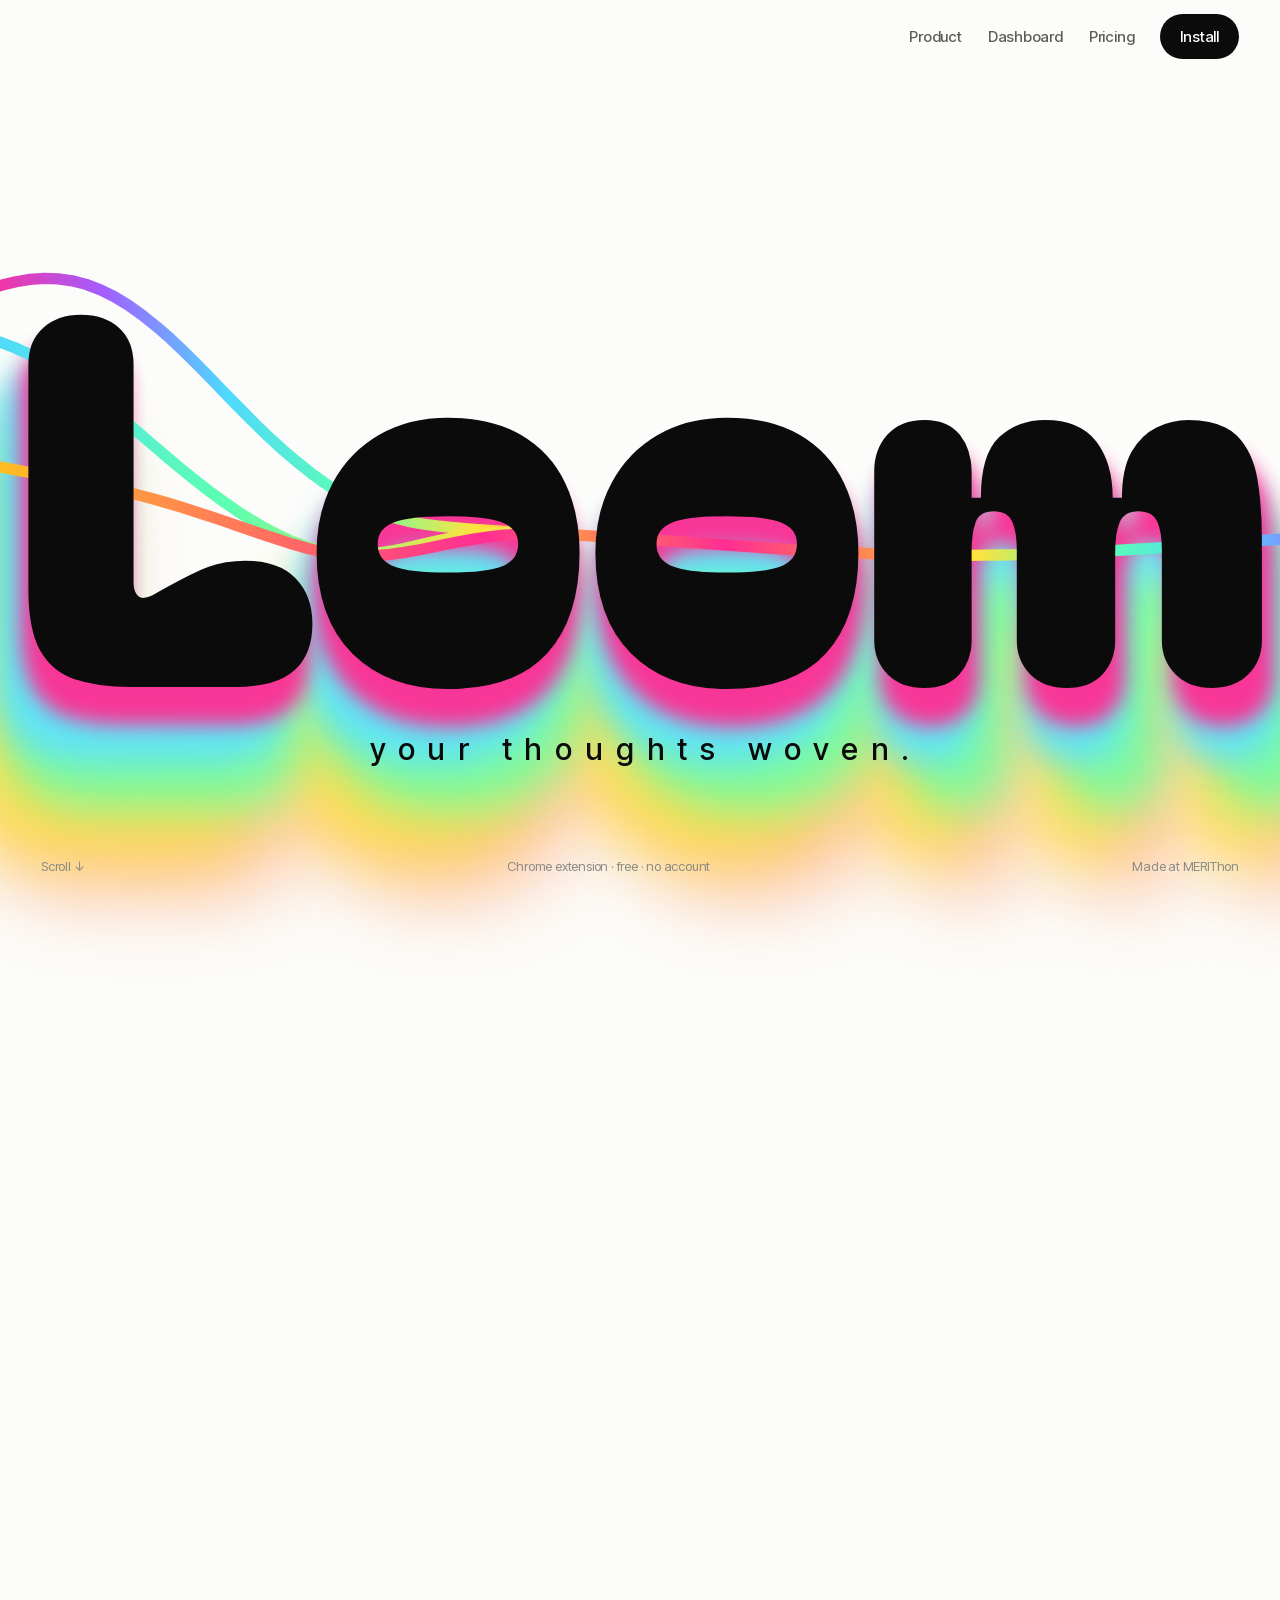
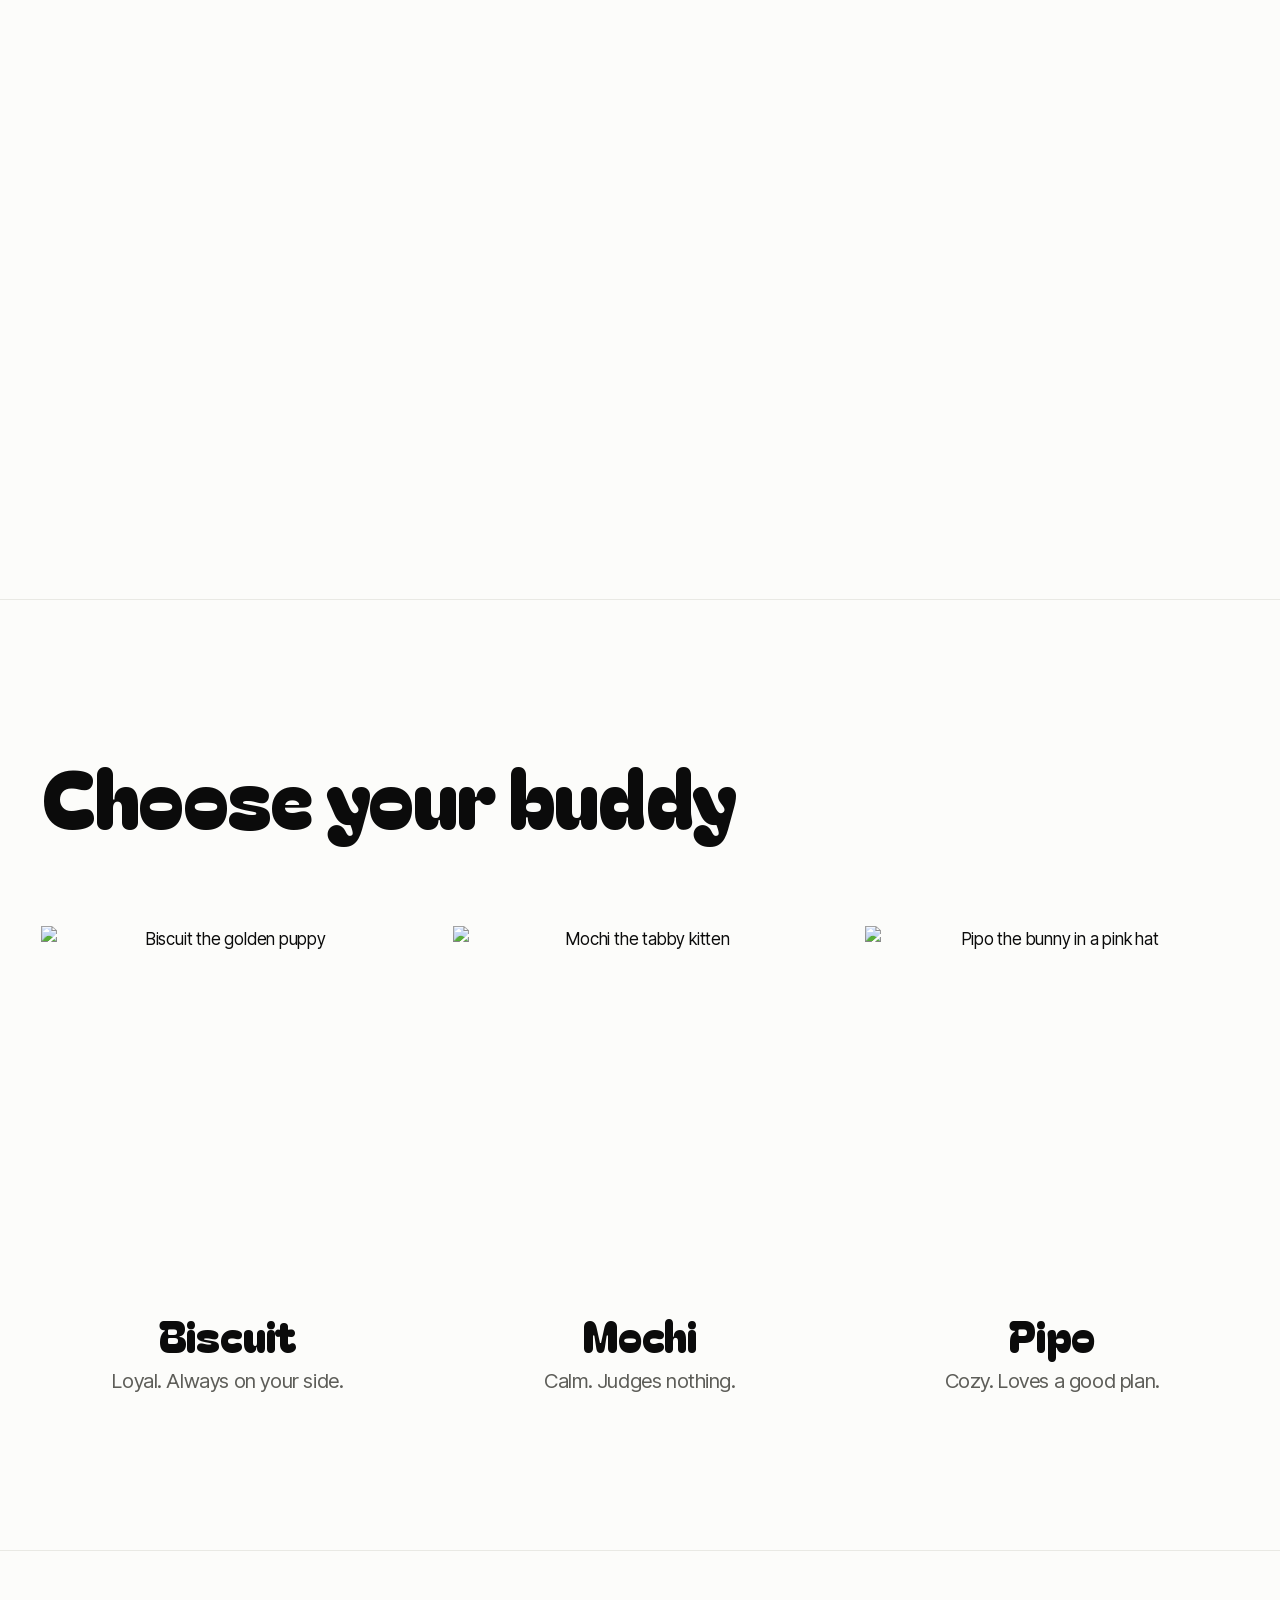
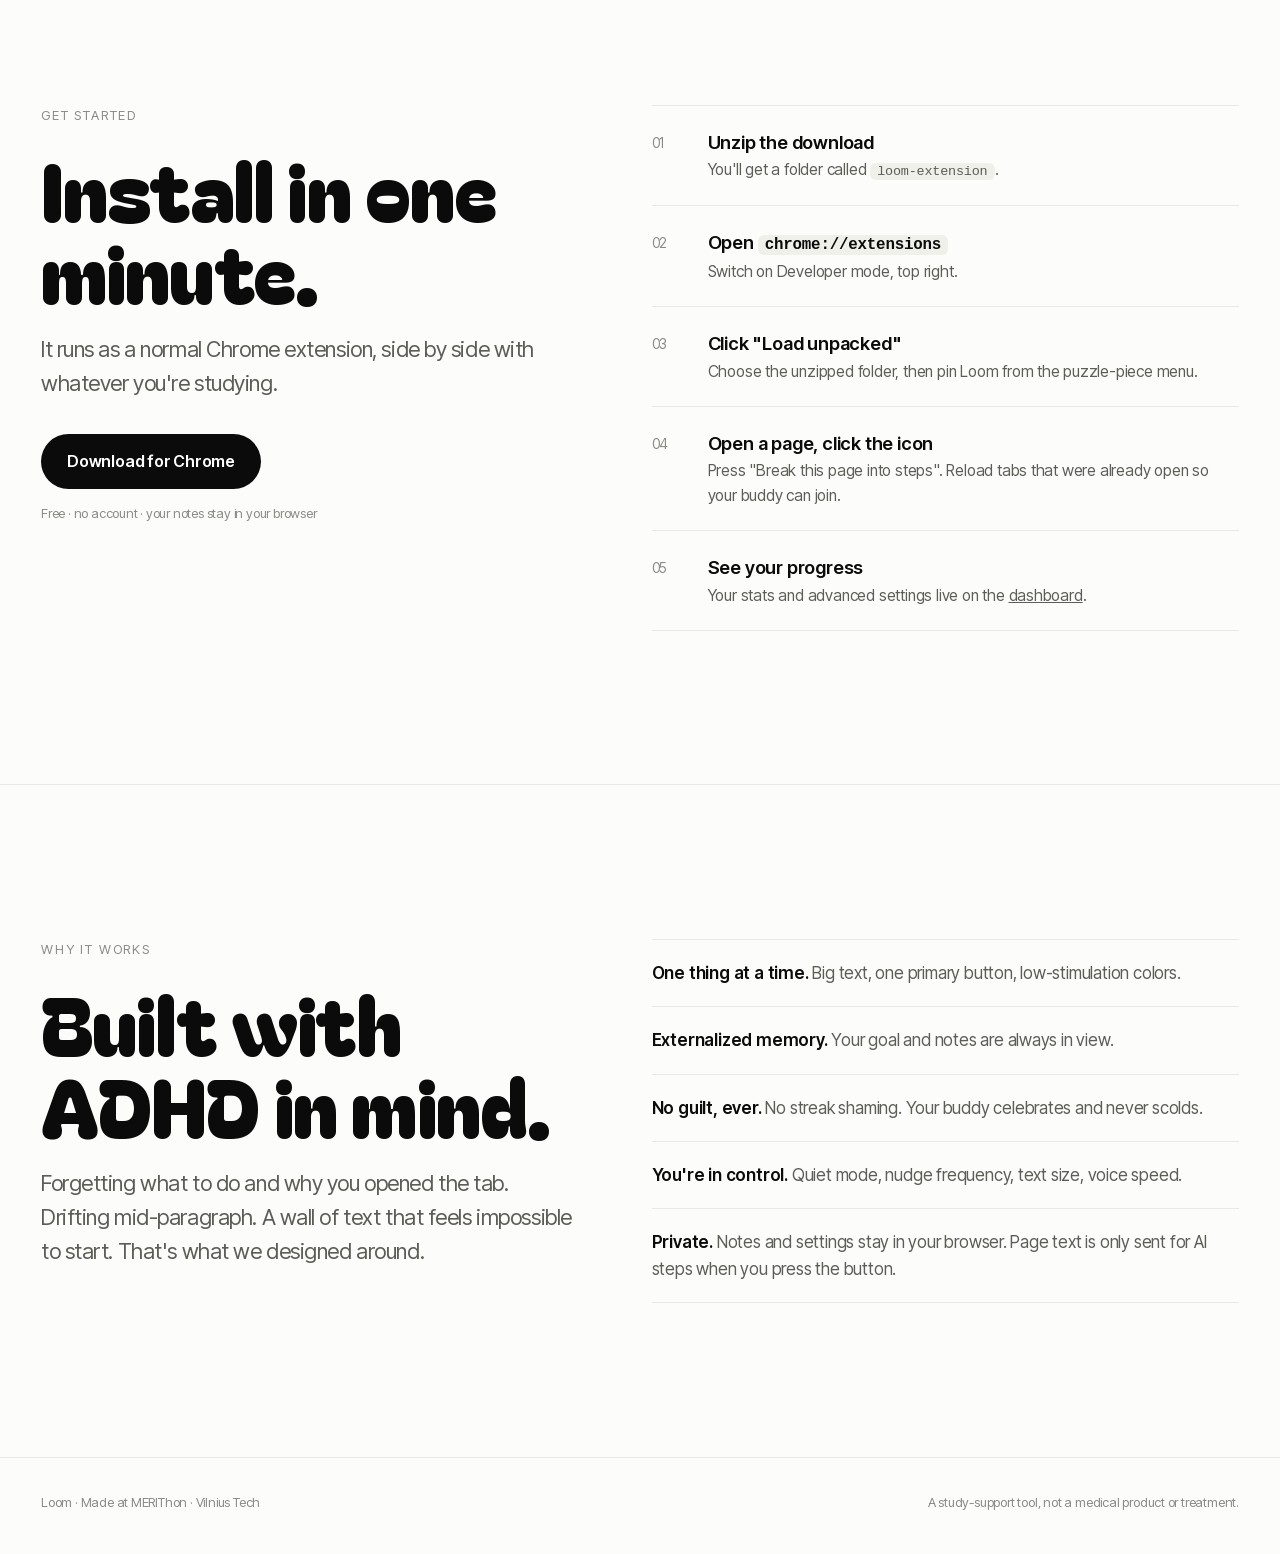
==== website/index.html @ 522d9744 "Loom: Chrome extension, landing page, pricing and dashboard - Extension side panel: turn any page, P" ====
<!doctype html>
<html lang="en">
<head>
  <meta charset="utf-8">
  <meta name="viewport" content="width=device-width, initial-scale=1">
  <meta name="focusflow-site" content="1">
  <meta name="theme-color" content="#fcfcfa">
  <title>Loom: a cozy study buddy for your browser</title>
  <meta name="description" content="Loom breaks any learning page into small steps, remembers why you're here, and cheers you on. A Chrome extension built with ADHD in mind.">
  <link rel="preload" href="fonts/bagel-fat-one.woff2" as="font" type="font/woff2" crossorigin>
  <link rel="stylesheet" href="css/landing.css">
  <link rel="stylesheet" href="css/poster.css">
  <script>document.documentElement.classList.add('js')</script>
</head>
<body>

<header class="hero" id="hero">
  <nav class="nav" aria-label="Main">
    <div class="nav-r">
      <a class="plain hide-m" href="./">Product</a>
      <a class="plain" href="dashboard.html">Dashboard</a>
      <a class="plain" href="pricing.html">Pricing</a>
      <a class="btn-black" href="#install">Install</a>
    </div>
  </nav>

  <div class="stage">
    <div class="wm-wrap" id="wm-wrap">
      <span class="layer" data-i="1" aria-hidden="true"><span class="ln">Loom</span></span>
      <span class="layer" data-i="2" aria-hidden="true"><span class="ln">Loom</span></span>
      <span class="layer" data-i="3" aria-hidden="true"><span class="ln">Loom</span></span>
      <span class="layer" data-i="4" aria-hidden="true"><span class="ln">Loom</span></span>
      <span class="layer" data-i="5" aria-hidden="true"><span class="ln">Loom</span></span>
      <h1 class="wm" aria-label="Loom"><span class="ln">Loom</span></h1>
      <p class="tagline" id="tagline">your thoughts woven.</p>
    </div>
  </div>

  <div class="foot">
    <span>Scroll ↓</span>
    <span>Chrome extension · free · no account</span>
    <span>Made at MERIThon</span>
  </div>
</header>

<main>
  <section class="intro" id="intro">
    <div class="intro-grid">
      <div class="intro-l">
        <h2><span class="rv l" style="--d:0s">Study</span><span class="rv l" style="--d:.08s">without the</span><span class="rv l" style="--d:.16s">overwhelm.</span></h2>
        <p class="rv l" style="--d:.28s">A cozy buddy of your choice that turns any page into small, calm steps, and remembers why you came here!</p>
      </div>
      <div class="cards">
        <article class="poster rv r" id="poster" aria-label="Loom in action">
          <div class="atmo" aria-hidden="true">
            <svg class="blob b1" viewBox="-100 -100 200 200" preserveAspectRatio="none" aria-hidden="true"><path d="M41.7,-52.4C54.1,-43.6,64.4,-31.3,68.9,-16.8C73.4,-2.3,72.1,14.4,64.4,27.4C56.7,40.5,42.6,49.9,27.7,57.2C12.8,64.5,-2.9,69.7,-18.5,66.4C-34.1,63.1,-49.6,51.3,-58.9,36.3C-68.2,21.3,-71.3,3.1,-67.2,-12.7C-63.1,-28.5,-51.8,-41.9,-38.6,-50.5C-25.4,-59.1,-10.2,-62.9,2.8,-66.2C15.8,-69.5,29.3,-61.2,41.7,-52.4Z"/></svg>
            <svg class="blob b2" viewBox="-100 -100 200 200" preserveAspectRatio="none" aria-hidden="true"><path d="M37.3,-47.6C47.6,-38.7,54.5,-25.6,59.8,-10.4C65.1,4.8,68.8,22.1,62,34.2C55.2,46.3,37.9,53.2,21.1,58.9C4.3,64.6,-11.9,69.1,-27.4,64.6C-42.9,60.1,-57.7,46.6,-64.1,30.4C-70.5,14.2,-68.5,-4.7,-61.1,-19.6C-53.7,-34.5,-40.9,-45.4,-27.5,-53.6C-14.1,-61.8,0,-67.3,12.1,-64.7C24.2,-62.1,27,-56.5,37.3,-47.6Z"/></svg>
            <svg class="blob b3" viewBox="-100 -100 200 200" preserveAspectRatio="none" aria-hidden="true"><path d="M54.6,-36.5C66.9,-24.3,70.6,-3.3,64.8,13.9C59,31.1,43.7,44.6,26.3,53.7C8.9,62.8,-10.6,67.5,-27.4,61.4C-44.2,55.3,-58.3,38.4,-64.3,18.9C-70.3,-0.6,-68.2,-22.7,-56.8,-34.5C-45.4,-46.3,-24.7,-47.8,-4.3,-44.2C16.1,-40.6,42.3,-48.7,54.6,-36.5Z"/></svg>
            <svg class="blob b4" viewBox="-100 -100 200 200" preserveAspectRatio="none" aria-hidden="true"><path d="M29.9,-40.3C40.2,-32.3,51.2,-25.1,56.3,-14.9C61.4,-4.7,60.6,8.5,55.8,20.3C51,32.1,42.2,42.5,31,49.9C19.8,57.3,6.2,61.7,-8.9,62.6C-24,63.5,-40.6,60.9,-50.2,51C-59.8,41.1,-62.4,23.9,-62.6,7.9C-62.8,-8.1,-60.6,-22.9,-52.4,-33.5C-44.2,-44.1,-30,-50.5,-16.3,-55.3C-2.6,-60.1,10.6,-63.3,20.4,-56.1C24,-52,24,-44,29.9,-40.3Z"/></svg>
            <svg class="blob b5" viewBox="-100 -100 200 200" preserveAspectRatio="none" aria-hidden="true"><path d="M37.3,-47.6C47.6,-38.7,54.5,-25.6,59.8,-10.4C65.1,4.8,68.8,22.1,62,34.2C55.2,46.3,37.9,53.2,21.1,58.9C4.3,64.6,-11.9,69.1,-27.4,64.6C-42.9,60.1,-57.7,46.6,-64.1,30.4C-70.5,14.2,-68.5,-4.7,-61.1,-19.6C-53.7,-34.5,-40.9,-45.4,-27.5,-53.6C-14.1,-61.8,0,-67.3,12.1,-64.7C24.2,-62.1,27,-56.5,37.3,-47.6Z"/></svg>
            <div class="grain"></div>
          </div>
          <div class="p-vignette" aria-hidden="true"></div>

          <header class="p-top">
            <span class="p-logo">Loom</span>
            <span class="p-tabs"><b>Focus</b> · Notes</span>
          </header>

          <section class="p-focus">
            <p class="p-k"><i></i>01 / Current focus</p>
            <h3 class="p-task">Finish Lecture 2:<em>Wave optics</em></h3>
          </section>

          <section class="p-conv">
            <div class="say">
              <p class="p-k who"><i></i><span id="pName" aria-live="polite">Biscuit</span></p>
              <p class="say-1">Hey,<br>how's it going?</p>
              <p class="say-2">Doing okay?</p>
              <div class="ans">
                <button type="button" data-mood="good">Doing good 👍</button>
                <button type="button" data-mood="not">Not really</button>
              </div>
            </div>
            <figure class="dog" aria-hidden="true">
              <div class="dog-in">
                <div class="pet on" data-pet="pup" data-name="Biscuit">
                  <img class="act" data-pose="talking" src="assets/pets/pup/talking.png" alt="">
                  <img data-pose="happy" src="assets/pets/pup/happy.png" alt="">
                  <img data-pose="concerned" src="assets/pets/pup/concerned.png" alt="">
                </div>
                <div class="pet" data-pet="cat" data-name="Mochi">
                  <img class="act" data-pose="talking" src="assets/pets/cat/talking.png" alt="">
                  <img data-pose="happy" src="assets/pets/cat/happy.png" alt="">
                  <img data-pose="concerned" src="assets/pets/cat/concerned.png" alt="">
                </div>
                <div class="pet" data-pet="bunny" data-name="Pipo">
                  <img class="act" data-pose="talking" src="assets/pets/bunny/talking.png" alt="">
                  <img data-pose="happy" src="assets/pets/bunny/happy.png" alt="">
                  <img data-pose="concerned" src="assets/pets/bunny/concerned.png" alt="">
                </div>
              </div>
            </figure>
          </section>

          <section class="p-next">
            <p class="p-k hot"><i></i>Next step for you</p>
            <h3 class="p-q">What are optical waves?</h3>
            <p class="p-meta">◷ ~2 min · 📖 96 words</p>
            <a class="p-cta" href="#install"><span>Start Focus Mode</span><i>→</i></a>
          </section>
        </article>
      </div>
    </div>
  </section>

  <section class="sec">
    <div class="in">
      <h2 class="h2">Choose your buddy</h2>
      <div class="buddies">
        <div class="buddy"><img src="assets/pets/pup/idle.png" data-hover="assets/pets/pup/happy.png" alt="Biscuit the golden puppy" width="250" height="250"><b>Biscuit</b><span>Loyal. Always on your side.</span></div>
        <div class="buddy"><img src="assets/pets/cat/idle.png" data-hover="assets/pets/cat/happy.png" alt="Mochi the tabby kitten" width="250" height="250"><b>Mochi</b><span>Calm. Judges nothing.</span></div>
        <div class="buddy"><img src="assets/pets/bunny/idle.png" data-hover="assets/pets/bunny/happy.png" alt="Pipo the bunny in a pink hat" width="250" height="250"><b>Pipo</b><span>Cozy. Loves a good plan.</span></div>
      </div>
    </div>
  </section>

  <section class="sec" id="install">
    <div class="in split">
      <div>
        <p class="kicker">Get started</p>
        <h2 class="h2">Install in one minute.</h2>
        <p class="lead">It runs as a normal Chrome extension, side by side with whatever you're studying.</p>
        <div class="dl">
          <a class="btn-black" href="loom-extension.zip" download>Download for Chrome</a>
          <p class="tiny">Free · no account · your notes stay in your browser</p>
        </div>
      </div>
      <ol class="steps">
        <li><div><b>Unzip the download</b><p>You'll get a folder called <code>loom-extension</code>.</p></div></li>
        <li><div><b>Open <code>chrome://extensions</code></b><p>Switch on Developer mode, top right.</p></div></li>
        <li><div><b>Click "Load unpacked"</b><p>Choose the unzipped folder, then pin Loom from the puzzle-piece menu.</p></div></li>
        <li><div><b>Open a page, click the icon</b><p>Press "Break this page into steps". Reload tabs that were already open so your buddy can join.</p></div></li>
        <li><div><b>See your progress</b><p>Your stats and advanced settings live on the <a href="dashboard.html">dashboard</a>.</p></div></li>
      </ol>
    </div>
  </section>

  <section class="sec" id="why">
    <div class="in split">
      <div>
        <p class="kicker">Why it works</p>
        <h2 class="h2">Built with ADHD in mind.</h2>
        <p class="lead">Forgetting what to do and why you opened the tab. Drifting mid-paragraph. A wall of text that feels impossible to start. That's what we designed around.</p>
      </div>
      <ul class="why">
        <li><b>One thing at a time.</b> Big text, one primary button, low-stimulation colors.</li>
        <li><b>Externalized memory.</b> Your goal and notes are always in view.</li>
        <li><b>No guilt, ever.</b> No streak shaming. Your buddy celebrates and never scolds.</li>
        <li><b>You're in control.</b> Quiet mode, nudge frequency, text size, voice speed.</li>
        <li><b>Private.</b> Notes and settings stay in your browser. Page text is only sent for AI steps when you press the button.</li>
      </ul>
    </div>
  </section>
</main>

<footer class="bottom">
  <div class="in">
    <span>Loom · Made at MERIThon · Vilnius Tech</span>
    <span>A study-support tool, not a medical product or treatment.</span>
  </div>
</footer>

<script src="js/smooth.js"></script>
<script src="js/hero.js"></script>
<script src="js/reveal.js"></script>
<script src="js/poster.js"></script>
<script>
  // buddies wave when hovered
  document.querySelectorAll('.buddy img[data-hover]').forEach(function (img) {
    var rest = img.getAttribute('src'), hover = img.dataset.hover;
    new Image().src = hover;
    img.parentNode.addEventListener('mouseenter', function () { img.src = hover; });
    img.parentNode.addEventListener('mouseleave', function () { img.src = rest; });
  });
</script>
</body>
</html>
---- website/css/landing.css ----
/* Loom landing: minimal, black on white, one huge wordmark. Self-contained (dashboard keeps site.css). */
@font-face { font-family: "Bagel Fat One"; src: url("../fonts/bagel-fat-one.woff2") format("woff2"); font-display: swap; }
@font-face { font-family: "Inter Tight"; src: url("../fonts/inter-tight.woff2") format("woff2"); font-weight: 400 700; font-display: swap; }

:root {
  --ink: #0b0b0b; --paper: #fcfcfa; --mute: #8b8b86; --soft: #5d5d58; --line: #e9e9e4;
  --display: "Bagel Fat One", "Chango", "Arial Rounded MT Bold", system-ui, sans-serif;
  --sans: "Inter Tight", "Helvetica Neue", Helvetica, Arial, sans-serif;
  --gut: clamp(20px, 3.2vw, 48px);
}
* { box-sizing: border-box; }
[hidden] { display: none !important; }
html { scroll-behavior: smooth; -webkit-text-size-adjust: 100%; overflow-x: clip; }
html.smooth { scroll-behavior: auto; } /* JS smooth scroll is active */
body { margin: 0; background: var(--paper); color: var(--ink); font-family: var(--sans); font-size: 17px; line-height: 1.55; letter-spacing: -.012em; overflow-x: clip; }
a { color: inherit; }
:focus-visible { outline: 2px solid var(--ink); outline-offset: 4px; border-radius: 6px; }

/* ---------------- hero ---------------- */
.hero { position: relative; padding-top: 74px; height: 100vh; height: 100svh; min-height: 520px; display: flex; flex-direction: column; }
.nav { position: fixed; z-index: 50; left: 0; right: 0; top: 0; display: flex; align-items: center; justify-content: flex-end; padding: 14px var(--gut); padding-bottom: 26px; background: linear-gradient(to bottom, #fcfcfa 0%, #fcfcfa 62%, rgba(252,252,250,0) 100%); pointer-events: none; }
.nav-r { pointer-events: auto; }
.nav-r { display: flex; align-items: center; gap: 26px; font-size: 15px; font-weight: 500; }
.nav-r a { text-decoration: none; }
.nav-r .plain { color: var(--soft); transition: color .2s; }
.nav-r .plain:hover { color: var(--ink); }
.btn-black { display: inline-block; text-decoration: none; background: var(--ink); color: #fff !important; padding: 11px 20px; border-radius: 999px; transition: transform .28s cubic-bezier(.2,.8,.2,1); }
.btn-black:hover { transform: scale(1.05); }
.btn-black:active { transform: scale(.98); }

.stage { position: relative; flex: 1; display: grid; place-items: center; min-height: 0; }
.wm-wrap { position: relative; font-size: var(--fs, 15vw); line-height: 1; --blurk: 1; will-change: transform; }
.wm, .layer { margin: 0; font-family: var(--display); font-weight: 400; font-size: 1em; line-height: .84; letter-spacing: -.014em; white-space: nowrap; font-synthesis: none; }
.ln { display: block; width: max-content; margin: 0 auto; }
.wm { position: relative; z-index: 10; color: var(--ink); }
.layer { position: absolute; left: 0; top: 0; width: 100%; z-index: 1; pointer-events: none; user-select: none; opacity: 0; will-change: transform, opacity; filter: blur(calc(var(--b) * 1em * var(--blurk))); transform-origin: 50% 55%; }

.tagline { position: absolute; left: 0; right: 0; top: calc(100% + clamp(30px, 4.2vw, 62px)); font-weight: 600; z-index: 11; margin: 0; text-align: center; font-family: var(--sans); font-weight: 500; font-size: clamp(.95rem, .075em, 1.9rem); letter-spacing: .42em; padding-left: .42em; color: var(--ink); opacity: 0; animation: tagIn 1.4s ease 2.1s forwards; }
@keyframes tagIn { from { opacity: 0; transform: translateY(8px); } to { opacity: 1; transform: none; } }
.weave { position: absolute; pointer-events: none; overflow: visible; }
.weave.back { z-index: 8; } .weave.front { z-index: 12; }
@media (prefers-reduced-motion: reduce) { .tagline { animation: none; opacity: 1; } }
.foot { position: relative; z-index: 5; display: flex; justify-content: space-between; align-items: center; gap: 16px; padding: 0 var(--gut) 24px; font-size: 13px; color: var(--mute); }
.foot span:nth-child(2) { text-align: center; }
.foot span:last-child { text-align: right; }

/* ---------------- sections ---------------- */
.sec { padding: clamp(80px, 12vw, 160px) var(--gut); border-top: 1px solid var(--line); }
.in { max-width: 1240px; margin: 0 auto; }
.kicker { font-size: 13px; letter-spacing: .14em; text-transform: uppercase; color: var(--mute); margin: 0 0 22px; }
.h2 { font-family: var(--display); font-weight: 400; font-size: clamp(2.6rem, 6.4vw, 6rem); line-height: 1; letter-spacing: -.01em; margin: 0; }
.lead { letter-spacing: -.02em; font-size: clamp(1.1rem, 1.7vw, 1.4rem); color: var(--soft); max-width: 46ch; margin: 22px 0 0; }

.feat { list-style: none; margin: clamp(48px, 7vw, 96px) 0 0; padding: 0; }
.feat li { display: grid; grid-template-columns: 64px minmax(0, 1fr) minmax(0, 1.25fr); gap: 20px 32px; padding: 26px 0; border-top: 1px solid var(--line); align-items: baseline; }
.feat li:last-child { border-bottom: 1px solid var(--line); }
.feat .n { color: var(--mute); font-size: 14px; font-variant-numeric: tabular-nums; }
.feat h3 { margin: 0; font-size: clamp(1.15rem, 2vw, 1.55rem); font-weight: 600; letter-spacing: -.01em; }
.feat p { margin: 0; color: var(--soft); }

.buddies { display: grid; grid-template-columns: repeat(3, 1fr); gap: clamp(12px, 3vw, 48px); margin-top: clamp(48px, 7vw, 96px); align-items: end; }
.buddy { text-align: center; }
.buddy img { width: min(100%, 420px); height: auto; aspect-ratio: 1; object-fit: contain; display: block; margin: 0 auto; transition: transform .35s cubic-bezier(.2,.8,.2,1); }
.buddy:hover img { transform: translateY(-8px) rotate(-2deg); }
.buddy b { display: block; margin-top: 14px; font-family: var(--display); font-weight: 400; font-size: clamp(1.6rem, 3.4vw, 3rem); line-height: 1; }
.buddy span { display: block; margin-top: 8px; color: var(--soft); font-size: clamp(1rem, 1.6vw, 1.35rem); letter-spacing: -.02em; }

.split { display: grid; grid-template-columns: 1fr 1.1fr; gap: clamp(32px, 6vw, 96px); align-items: start; }
.steps { list-style: none; margin: 0; padding: 0; counter-reset: s; }
.steps li { counter-increment: s; display: grid; grid-template-columns: 44px 1fr; gap: 12px; padding: 22px 0; border-top: 1px solid var(--line); }
.steps li:last-child { border-bottom: 1px solid var(--line); }
.steps li::before { content: counter(s, decimal-leading-zero); color: var(--mute); font-size: 14px; padding-top: 4px; }
.steps b { display: block; font-size: 1.15rem; font-weight: 600; }
.steps p { margin: 2px 0 0; color: var(--soft); font-size: .98rem; }
code { font-family: ui-monospace, SFMono-Regular, Menlo, monospace; background: #f0f0eb; border-radius: 6px; padding: 1px 7px; font-size: .86em; }
.dl { margin-top: 34px; }
.dl .btn-black { font-size: 16px; font-weight: 600; padding: 15px 26px; }
.tiny { color: var(--mute); font-size: 13px; margin-top: 14px; }
.why { list-style: none; margin: 0; padding: 0; }
.why li { padding: 20px 0; border-top: 1px solid var(--line); color: var(--soft); }
.why li:last-child { border-bottom: 1px solid var(--line); }
.why b { color: var(--ink); font-weight: 600; }
.note { color: var(--mute); font-size: 14px; margin-top: 22px; }
.bottom { padding: 34px var(--gut) 44px; border-top: 1px solid var(--line); color: var(--mute); font-size: 13px; }
.bottom .in { display: flex; justify-content: space-between; gap: 16px; flex-wrap: wrap; }

/* ---------------- mobile ---------------- */
@media (max-width: 760px) {
  .nav { padding-top: 18px; }
  .nav-r { gap: 14px; font-size: 14px; }
  .nav-r .hide-m { display: none; }
  .btn-black { padding: 9px 16px; }
  .wm-wrap { --blurk: .55; }
  .layer[data-i="5"] { display: none; }
  .foot { flex-wrap: wrap; font-size: 12px; }
  .foot span:nth-child(2) { display: none; }
  .feat li { grid-template-columns: 34px 1fr; }
  .feat p { grid-column: 2; }
  .buddies { gap: 8px; }
  .buddy b { font-size: 1.25rem; }
  .buddy span { font-size: .9rem; }
  .split { grid-template-columns: 1fr; }
}
@media (prefers-reduced-motion: reduce) { html { scroll-behavior: auto; } .btn-black, .buddy img { transition: none; } }

/* ---------------- intro: text left, cards right ---------------- */
.intro { position: relative; overflow-x: clip; padding: clamp(80px, 12vw, 170px) var(--gut) clamp(90px, 12vw, 180px); }
.intro-grid { max-width: 1400px; margin: 0 auto; display: grid; grid-template-columns: minmax(0, 1fr) minmax(0, 1.05fr); gap: clamp(32px, 6vw, 110px); align-items: start; }
.intro-l { position: sticky; top: 16vh; }
.intro-l h2 { font-family: var(--display); font-weight: 400; font-size: clamp(2.6rem, 5.5vw, 6.4rem); line-height: .9; letter-spacing: -.02em; margin: 0; }
.intro-l h2 span { display: block; white-space: nowrap; }
.intro-l p { font-size: clamp(1.1rem, 1.7vw, 1.45rem); line-height: 1.5; color: var(--soft); max-width: 30ch; margin: clamp(22px, 3vw, 40px) 0 0; }
.cards { display: grid; gap: 22px; padding-top: 6vh; }
.card { position: relative; border-radius: 34px; padding: clamp(24px, 2.6vw, 38px); min-height: clamp(220px, 24vw, 300px); display: flex; flex-direction: column; justify-content: space-between; transition: transform .5s cubic-bezier(.2,.8,.2,1); }
.card:hover { transform: translateY(-6px) rotate(-.6deg); }
.card .n { font-size: 14px; opacity: .5; font-variant-numeric: tabular-nums; }
.card h3 { font-family: var(--display); font-weight: 400; font-size: clamp(1.8rem, 3vw, 2.7rem); line-height: 1; letter-spacing: -.01em; margin: 26px 0 10px; }
.card p { margin: 0; font-size: 1.02rem; line-height: 1.5; max-width: 36ch; color: rgba(11,11,11,.78); }
.c1 { background: #ffd6e8; } .c2 { background: #d0f3ff; } .c3 { background: #d4ffe4; } .c4 { background: #fff0b0; }
.c5 { background: #ffdfcd; } .c6 { background: #e9deff; } .c7 { background: #d0f3ff; } .c8 { background: #ffd6e8; }

/* reveals (only when JS is on, so no-JS visitors still see everything) */
.js .rv { opacity: 0; transform: translate3d(var(--x, 0), var(--y, 0), 0); transition: opacity .9s ease, transform 1.1s cubic-bezier(.2,.8,.2,1); transition-delay: var(--d, 0s); }
.js .rv.in { opacity: 1; transform: none; }
.rv.l { --x: -90px; }
.rv.r { --x: 90px; }

@media (max-width: 900px) {
  .intro-grid { grid-template-columns: 1fr; }
  .intro-l { position: static; }
  .cards { padding-top: 0; }
  .rv.r { --x: 0; --y: 40px; }
}
@media (prefers-reduced-motion: reduce) { .js .rv { opacity: 1; transform: none; transition: none; } .card { transition: none; } }
---- website/css/poster.css ----
/* Loom poster card: black editorial panel, the real puppy, layered organic colour.
   Standalone: everything is scoped under .poster. */
.poster {
  --p-ink: #f4f1ea; --p-mute: #a3a29b; --p-line: rgba(244, 241, 234, .16);
  --coral: #ff6a3d; --pink: #ff2e93; --yellow: #ffe23d; --cyan: #5fe0ff; --mint: #6dffa8;
  --gap: clamp(20px, 3vw, 36px);
  position: relative; isolation: isolate; overflow: hidden; color: var(--p-ink);
  background: #050505; border-radius: 12px;
  padding: clamp(22px, 3vw, 44px);
  min-height: clamp(700px, 64vw, 880px);
  display: flex; flex-direction: column; justify-content: space-between; gap: var(--gap);
  font-family: var(--sans);
}

/* ---- atmosphere: independent blurred organic shapes, each moved at its own depth by poster.js ---- */
.atmo { position: absolute; inset: 0; z-index: 0; pointer-events: none; overflow: hidden; }
.blob { position: absolute; height: auto; will-change: transform; }
.poster[data-pet="cat"] .b1 { color: var(--mint); } .poster[data-pet="bunny"] .b1 { color: var(--pink); }
.blob path { fill: currentColor; }
.b1 { color: var(--coral); transition: color 1.2s ease; aspect-ratio: 1.55 / 1; width: 84%; right: -20%; bottom: 33%; filter: blur(34px); opacity: .9; }
.b2 { color: var(--pink); aspect-ratio: .72 / 1; width: 40%; left: -26%; top: 44%; filter: blur(34px); opacity: .5; }
.b3 { color: var(--yellow); aspect-ratio: 1.7 / 1; width: 50%; left: 34%; top: -12%; filter: blur(38px); opacity: .55; }
.b4 { color: var(--cyan); aspect-ratio: 1.25 / 1; width: 56%; right: -14%; bottom: -16%; filter: blur(36px); opacity: .6; }
.b5 { color: var(--mint); aspect-ratio: .8 / 1; width: 24%; left: 40%; bottom: 40%; filter: blur(28px); opacity: .5; }
.grain { position: absolute; inset: 0; opacity: .09; mix-blend-mode: screen;
  background-image: url("data:image/svg+xml;utf8,<svg xmlns='http://www.w3.org/2000/svg' width='180' height='180'><filter id='n'><feTurbulence type='fractalNoise' baseFrequency='.85' numOctaves='2' stitchTiles='stitch'/><feColorMatrix values='0 0 0 0 1  0 0 0 0 1  0 0 0 0 1  0 0 0 .9 0'/></filter><rect width='100%' height='100%' filter='url(%23n)'/></svg>"); }
.p-vignette { position: absolute; inset: 0; z-index: 1; pointer-events: none;
  background: radial-gradient(120% 90% at 30% 55%, transparent 40%, rgba(0,0,0,.55) 100%); }

.poster > header, .poster > section { position: relative; z-index: 3; }

/* ---- top bar ---- */
.p-top { display: flex; justify-content: space-between; align-items: baseline; }
.p-logo { font-family: var(--display); font-size: clamp(1.5rem, 2.3vw, 2.1rem); line-height: 1; letter-spacing: -.01em; }
.p-tabs { font-size: 12px; letter-spacing: .16em; text-transform: uppercase; color: var(--p-mute); }
.p-tabs b { color: var(--p-ink); font-weight: 600; }

/* ---- kicker: tiny accent mark + tracked label ---- */
.p-k { display: flex; align-items: center; gap: 12px; margin: 0 0 clamp(12px, 1.6vw, 20px); font-size: 12px; letter-spacing: .18em; text-transform: uppercase; color: var(--p-mute); }
.p-k i { display: block; width: 34px; height: 1px; background: var(--coral); }
.p-k.hot { color: var(--coral); }
.p-k.hot i { background: var(--coral); }

/* ---- current focus ---- */
.p-task { margin: 0; font-family: var(--display); font-weight: 400; font-size: clamp(2.1rem, 4.1vw, 3.7rem); line-height: .95; letter-spacing: -.015em; }
.p-task em { display: block; font-style: normal; margin-left: clamp(18px, 4vw, 64px); } /* offset second line: asymmetry */
.p-task em::after { content: ""; display: inline-block; width: .32em; height: .32em; margin-left: .14em; border-radius: 50%; background: var(--yellow); vertical-align: .05em; }

/* ---- dog + message ---- */
.p-conv { display: grid; grid-template-columns: minmax(0, 1fr) minmax(0, 1.05fr); align-items: end; gap: clamp(8px, 2vw, 28px); margin-top: clamp(4px, 1vw, 14px); margin-bottom: -3px; }
.dog { position: relative; margin: 0; aspect-ratio: 1; width: min(112%, 420px); justify-self: end; margin-right: clamp(-30px, -2.4vw, -8px); pointer-events: none; will-change: transform; z-index: 2; }
.dog-in { position: absolute; inset: 0; animation: float 6s ease-in-out infinite; }
/* three buddies take turns: the next one slides in from the right, the current one slides out to the left */
.pet { position: absolute; inset: 0; opacity: 0; transform: translateX(22%) scale(.94); filter: blur(7px); transition: transform 1.5s cubic-bezier(.22,.8,.2,1), opacity 1.1s ease, filter 1.1s ease; will-change: transform, opacity; }
.pet.on { opacity: 1; transform: none; filter: blur(0); transition-delay: .18s; }
.pet.out { opacity: 0; transform: translateX(-22%) scale(.94); filter: blur(7px); transition-delay: 0s; }
.pet.snap { transition: none; }
.pet img { overflow: visible; overflow-clip-margin: 90px; position: absolute; inset: 0; width: 100%; height: 100%; object-fit: contain; opacity: 0; transition: opacity .28s ease; filter: drop-shadow(0 3px 3px rgba(0,0,0,.35)) drop-shadow(0 16px 20px rgba(0,0,0,.5)) drop-shadow(0 26px 40px rgba(255, 106, 61, .22)); }
.dog-in::after { content: ""; position: absolute; left: 20%; right: 20%; bottom: 1%; height: 5%; border-radius: 50%; background: radial-gradient(closest-side, rgba(0,0,0,.6), transparent); filter: blur(3px); z-index: -1; }
.pet img.act { opacity: 1; }
@keyframes float { 0%, 100% { transform: translateY(0); } 50% { transform: translateY(-9px); } }
.who span { color: var(--p-ink); transition: opacity .4s; }

.say { align-self: center; padding-bottom: clamp(10px, 3vw, 44px); }
.say-1 { margin: 0; font-family: var(--display); font-weight: 400; font-size: clamp(1.7rem, 2.9vw, 2.6rem); line-height: 1; letter-spacing: -.01em; transition: opacity .25s; }
.say-2 { margin: 14px 0 0; font-size: clamp(1rem, 1.3vw, 1.15rem); color: var(--p-mute); letter-spacing: -.01em; }
.ans { display: flex; flex-wrap: wrap; gap: 10px; margin-top: clamp(16px, 2vw, 24px); }
.ans button { font: inherit; font-size: 14px; letter-spacing: -.005em; color: var(--p-ink); background: rgba(244,241,234,.04); border: 1px solid var(--p-line); border-radius: 999px; padding: 9px 16px; cursor: pointer; transition: transform .28s cubic-bezier(.2,.8,.2,1), border-color .25s, background .25s; }
.ans button:hover, .ans button:focus-visible { transform: scale(1.04); border-color: var(--coral); background: rgba(255,106,61,.10); }
.ans button:active { transform: scale(.99); }
.ans button:focus-visible { outline: 2px solid var(--p-ink); outline-offset: 3px; }

/* ---- next step ---- */
.p-next { border-top: 1px solid var(--p-line); padding-top: clamp(18px, 2.4vw, 30px); margin-top: calc(var(--gap) * -1); } /* pulls the divider up so the dog stands on it */
.p-q { margin: 0; max-width: 11ch; font-family: var(--display); font-weight: 400; font-size: clamp(2.5rem, 5.2vw, 4.7rem); line-height: .92; letter-spacing: -.02em; }
.p-meta { margin: clamp(14px, 1.8vw, 22px) 0 0; font-size: clamp(.95rem, 1.2vw, 1.05rem); color: var(--p-mute); letter-spacing: -.005em; }
.p-cta { position: relative; display: inline-flex; align-items: center; gap: 14px; margin-top: clamp(22px, 3vw, 38px); padding-bottom: 12px; color: var(--p-ink); text-decoration: none; font-size: 14px; font-weight: 600; letter-spacing: .16em; text-transform: uppercase; }
.p-cta span, .p-cta i { transition: transform .4s cubic-bezier(.2,.8,.2,1), color .3s; }
.p-cta i { font-style: normal; font-size: 1.25em; letter-spacing: 0; }
.p-cta::before, .p-cta::after { content: ""; position: absolute; left: 0; bottom: 0; height: 1px; }
.p-cta::before { width: 100%; background: var(--p-line); }
.p-cta::after { width: 34%; background: var(--p-ink); transition: width .55s cubic-bezier(.2,.8,.2,1), background .3s; }
.p-cta:hover span { transform: translateX(3px); }
.p-cta:hover i { transform: translateX(8px); color: var(--coral); }
.p-cta:hover::after { width: 100%; background: linear-gradient(90deg, var(--coral), var(--pink)); }
.p-cta:focus-visible { outline: 2px solid var(--p-ink); outline-offset: 6px; border-radius: 2px; }

/* ---- mobile: recompose, don't shrink ---- */
@media (max-width: 640px) {
  .poster { min-height: 0; padding: 22px 20px 28px; gap: 22px; }
  .p-conv { grid-template-columns: 1fr; gap: 6px; margin-top: 0; }
  .dog { order: -1; width: min(78%, 300px); margin-right: -6px; }
  .say { padding-bottom: 0; }
  .say-1 { font-size: 1.9rem; }
  .p-q { max-width: 13ch; font-size: clamp(2.3rem, 11vw, 3.2rem); }
  .p-task { font-size: clamp(1.9rem, 9vw, 2.6rem); }
  .b1 { width: 130%; left: -36%; bottom: 36%; } .b2 { width: 62%; right: -26%; top: 14%; opacity: .55; } .b4 { width: 90%; } .b3 { width: 70%; }
}
@media (prefers-reduced-motion: reduce) { .dog-in { animation: none; } .pet, .pet.out { transform: none; transition: opacity .5s ease; } .ans button, .p-cta span, .p-cta i, .p-cta::after { transition: none; } }
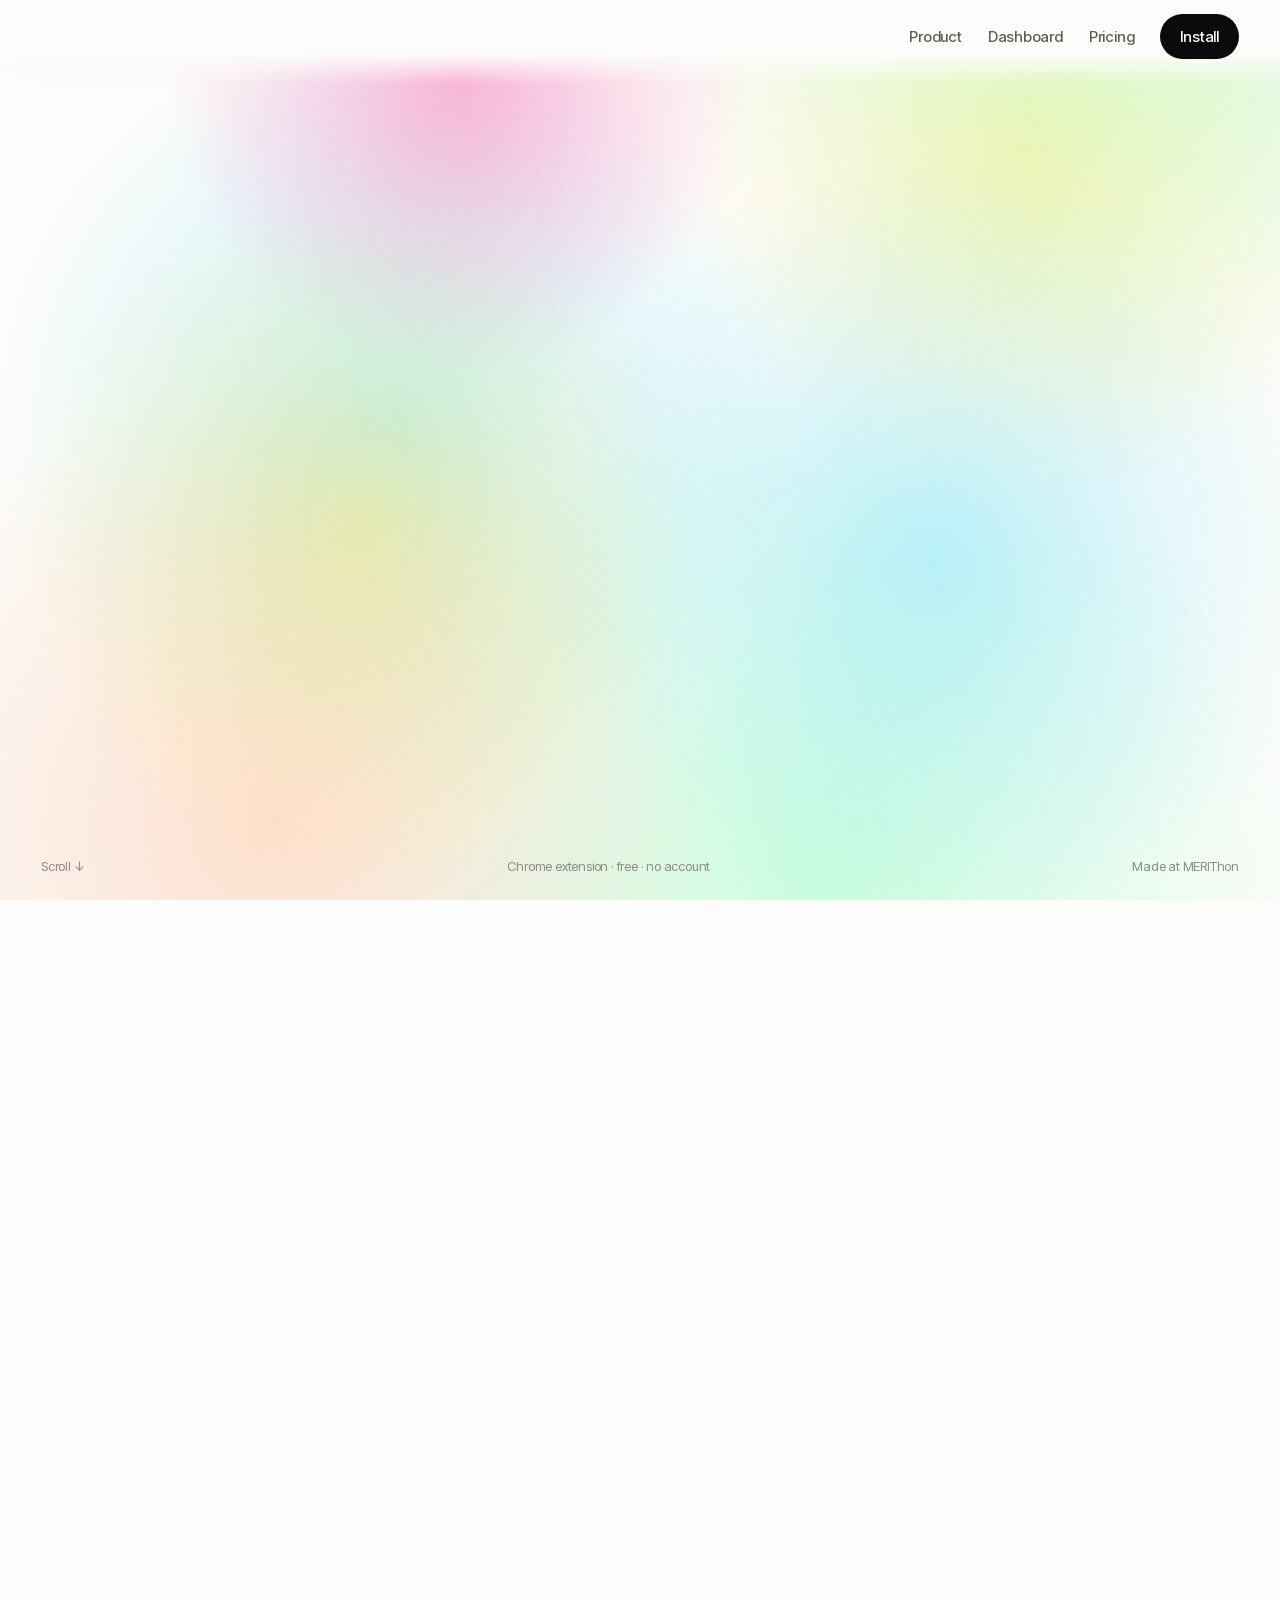
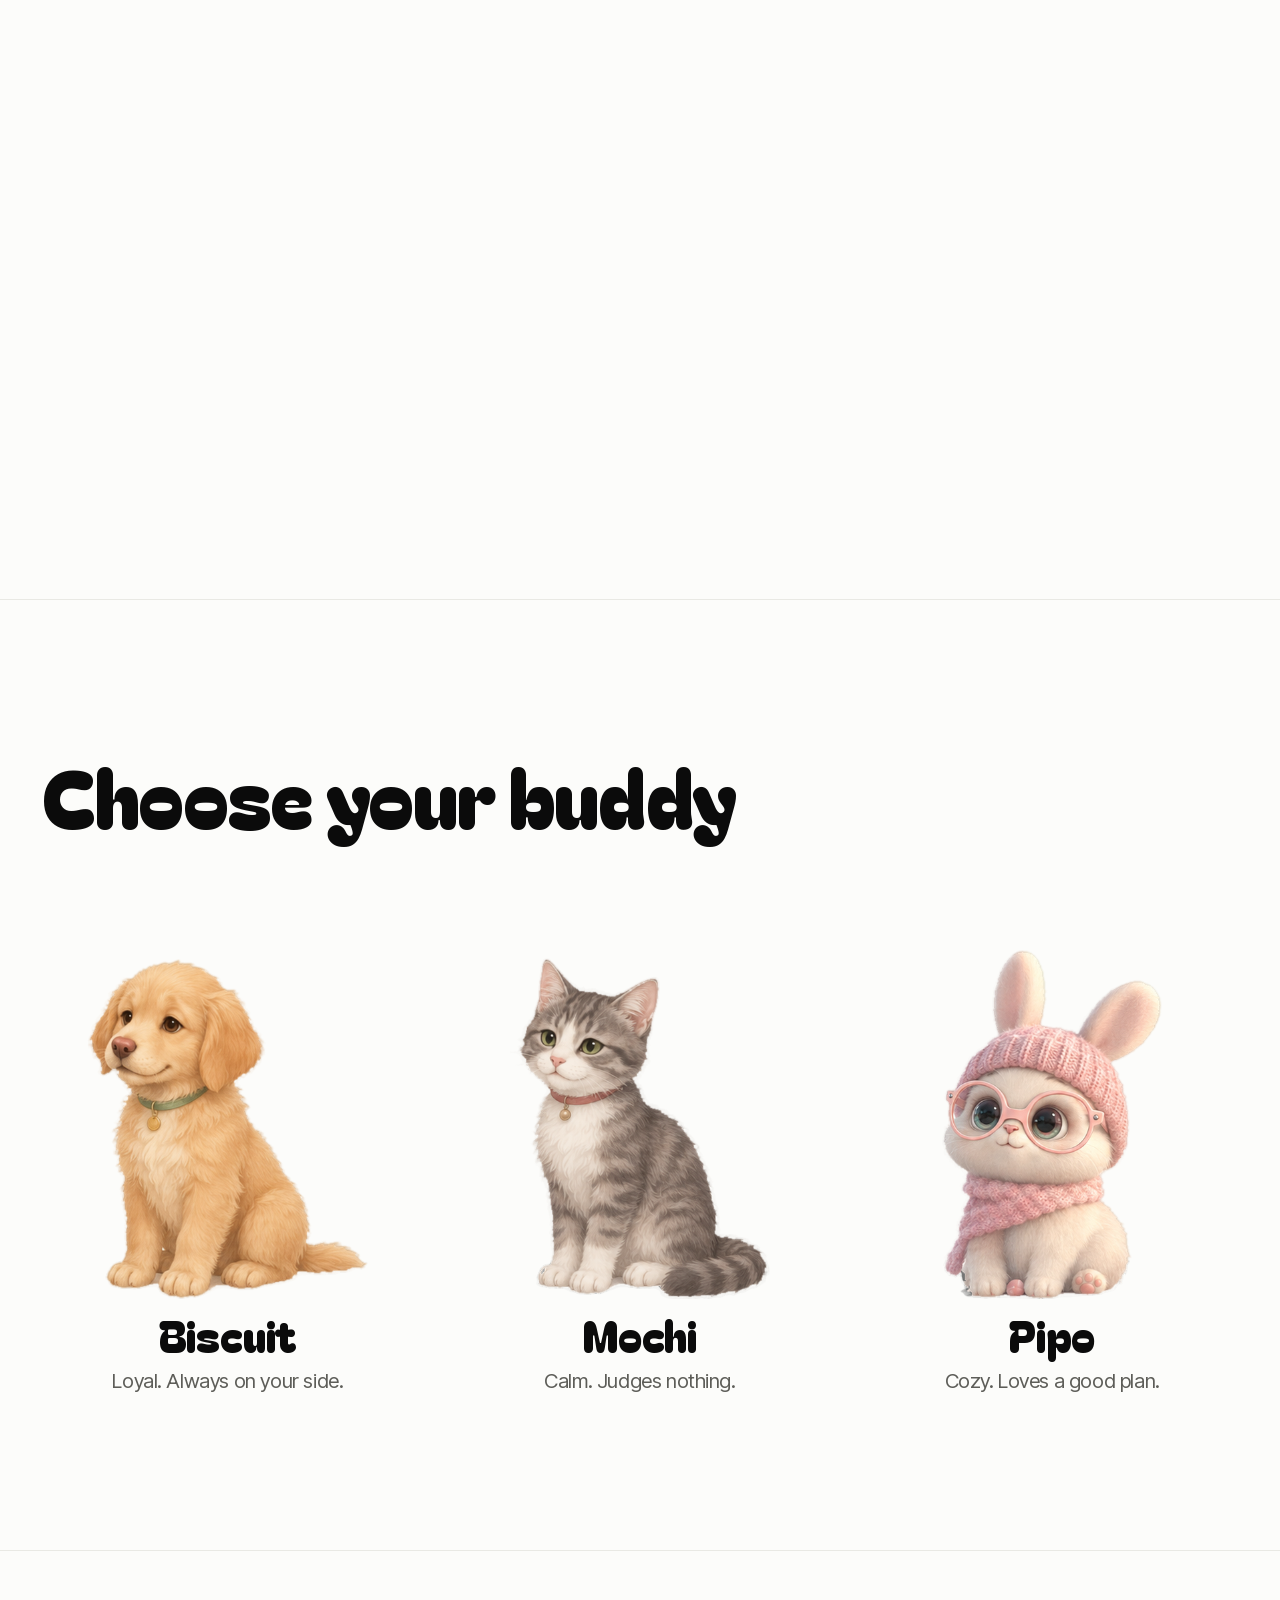
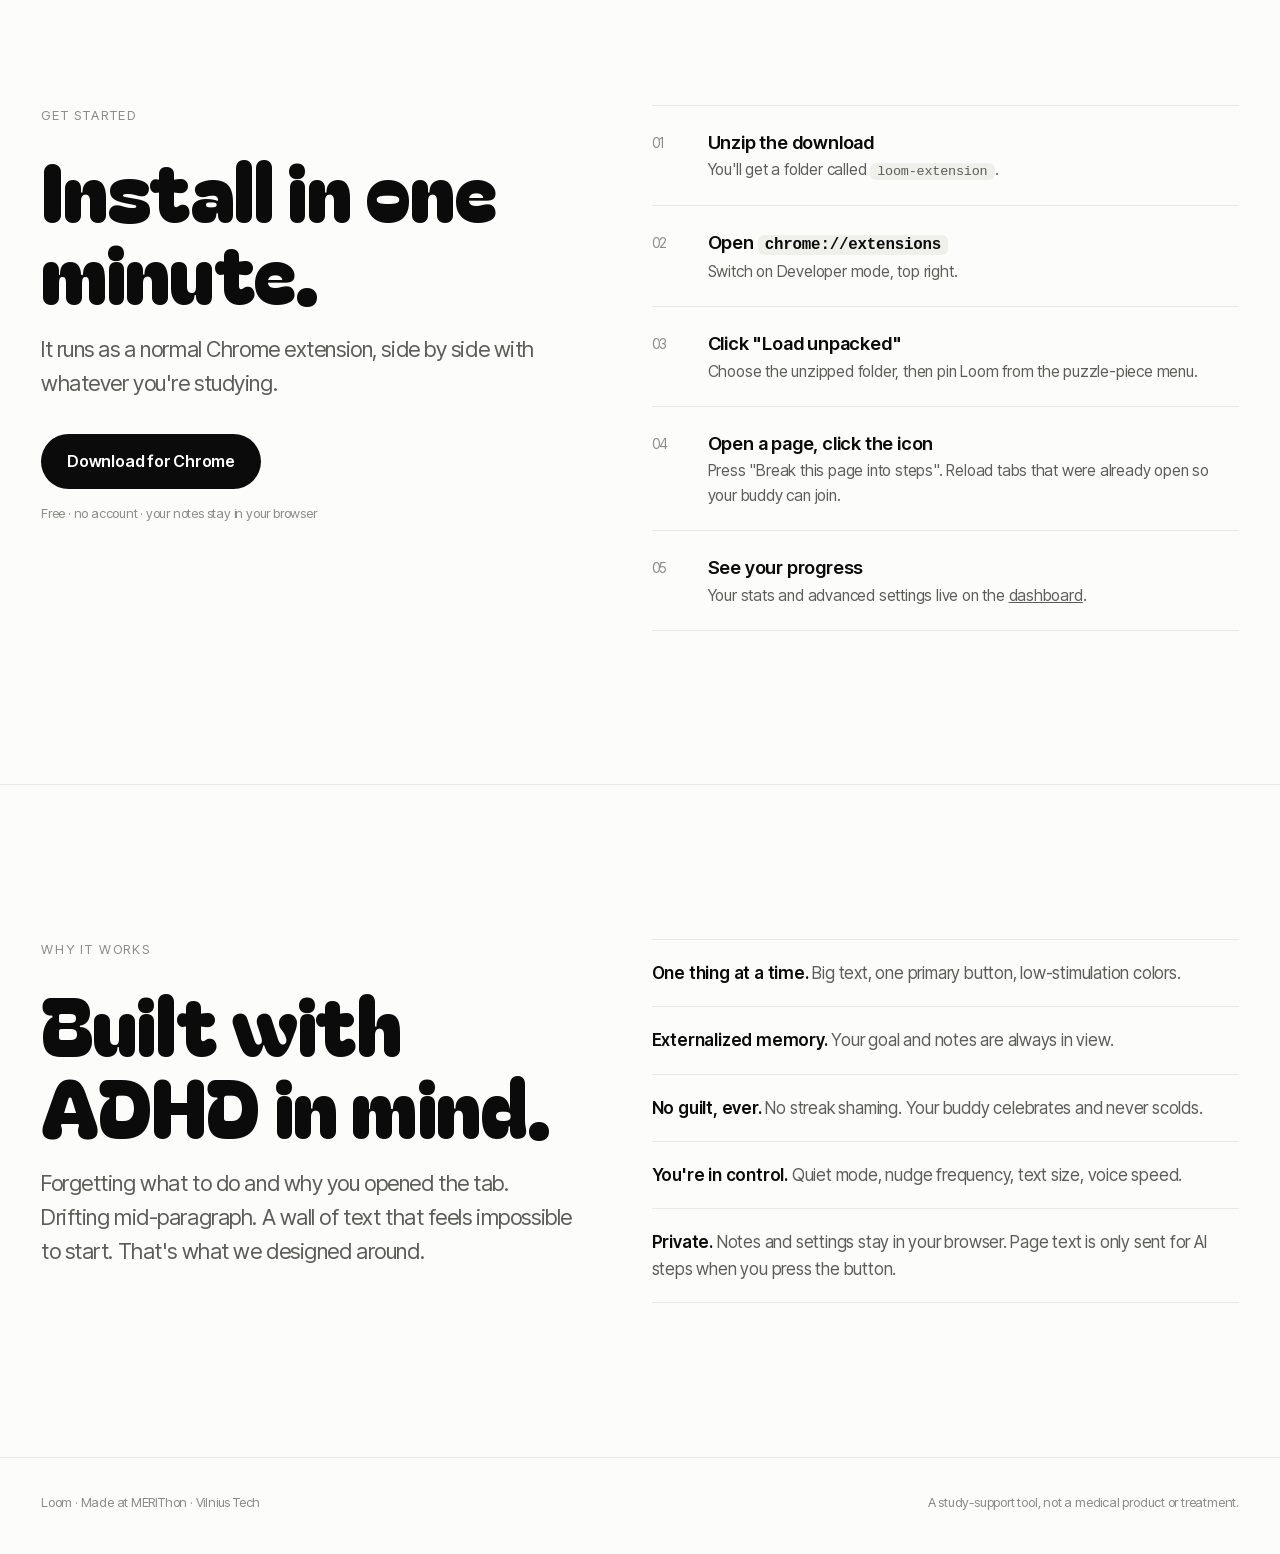
==== commit 9e0cb122: "Add a site-wide mouse-reactive colour aura behind every page Co-Authored-By: Claude Sonnet 5.5 <nore" ====
--- a/website/index.html
+++ b/website/index.html
@@ -171,6 +171,7 @@
   </div>
 </footer>
 
+<script src="js/aura.js"></script>
 <script src="js/smooth.js"></script>
 <script src="js/hero.js"></script>
 <script src="js/reveal.js"></script>
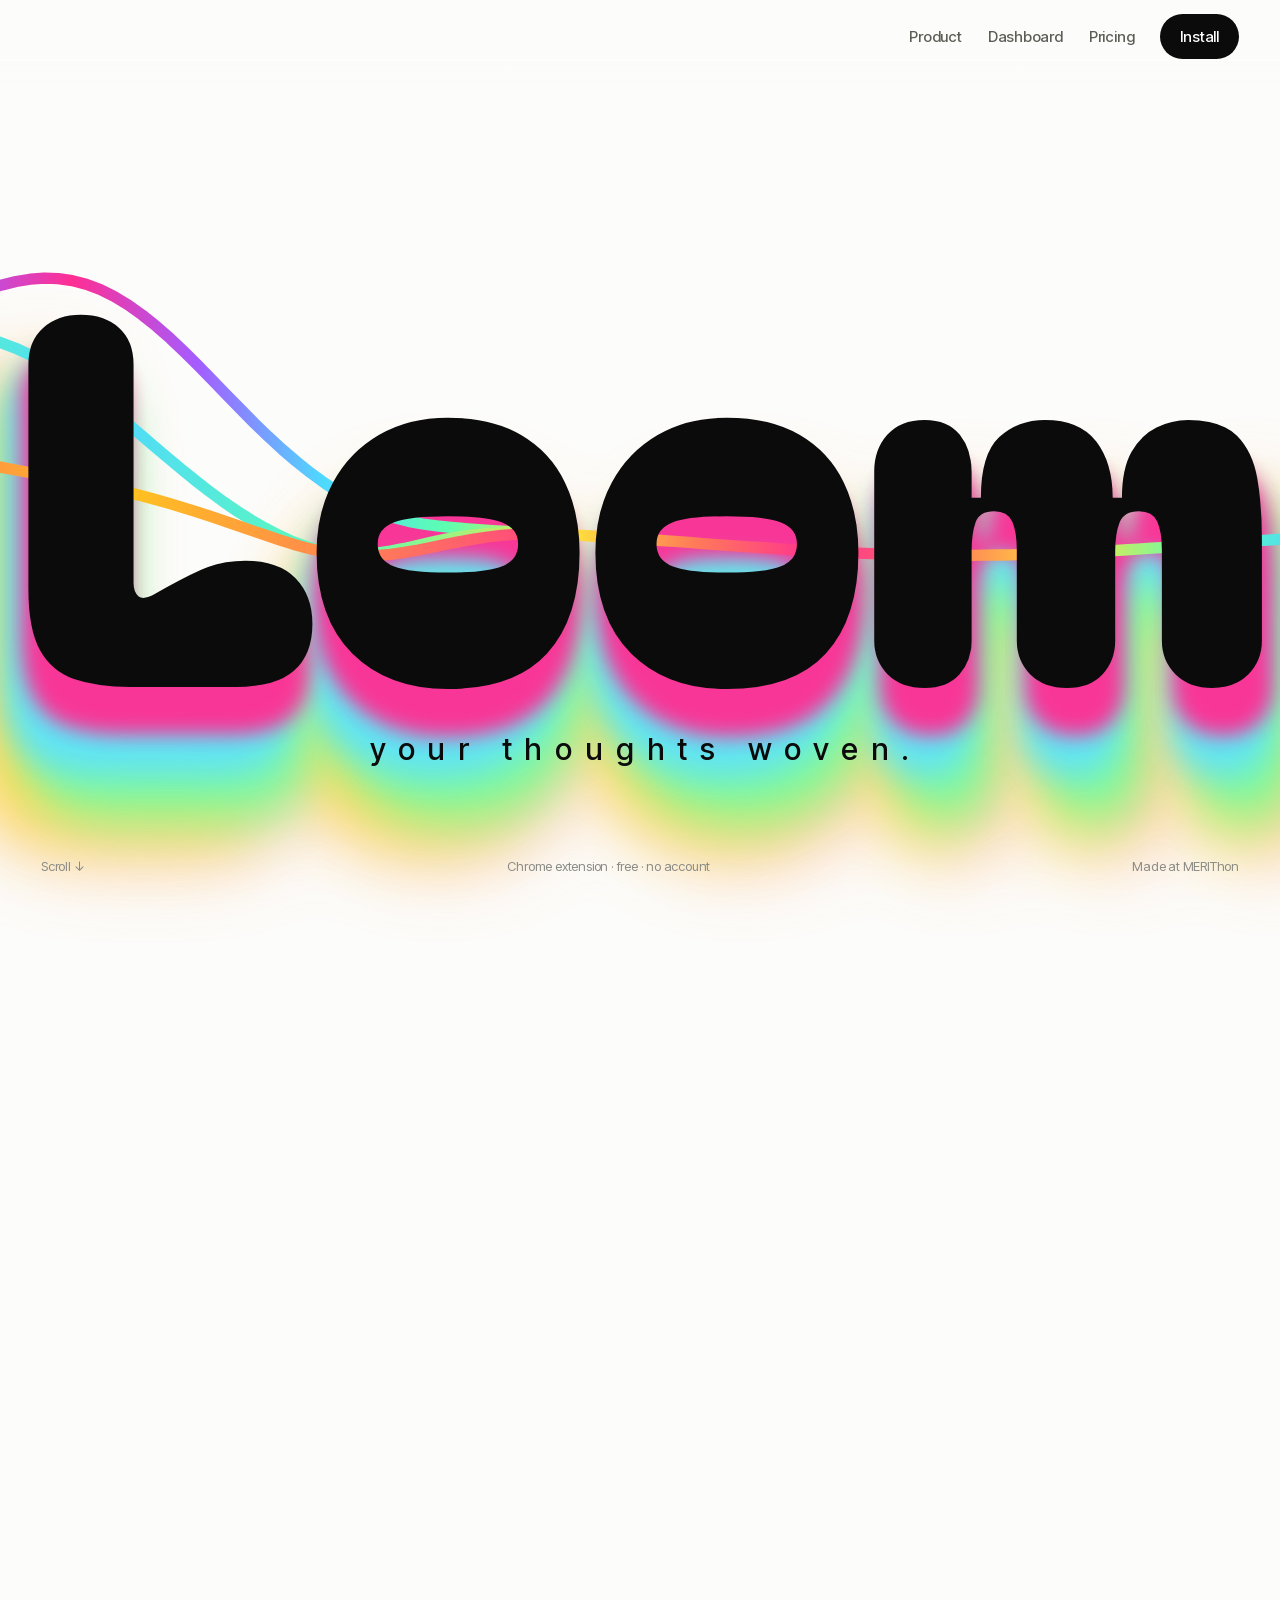
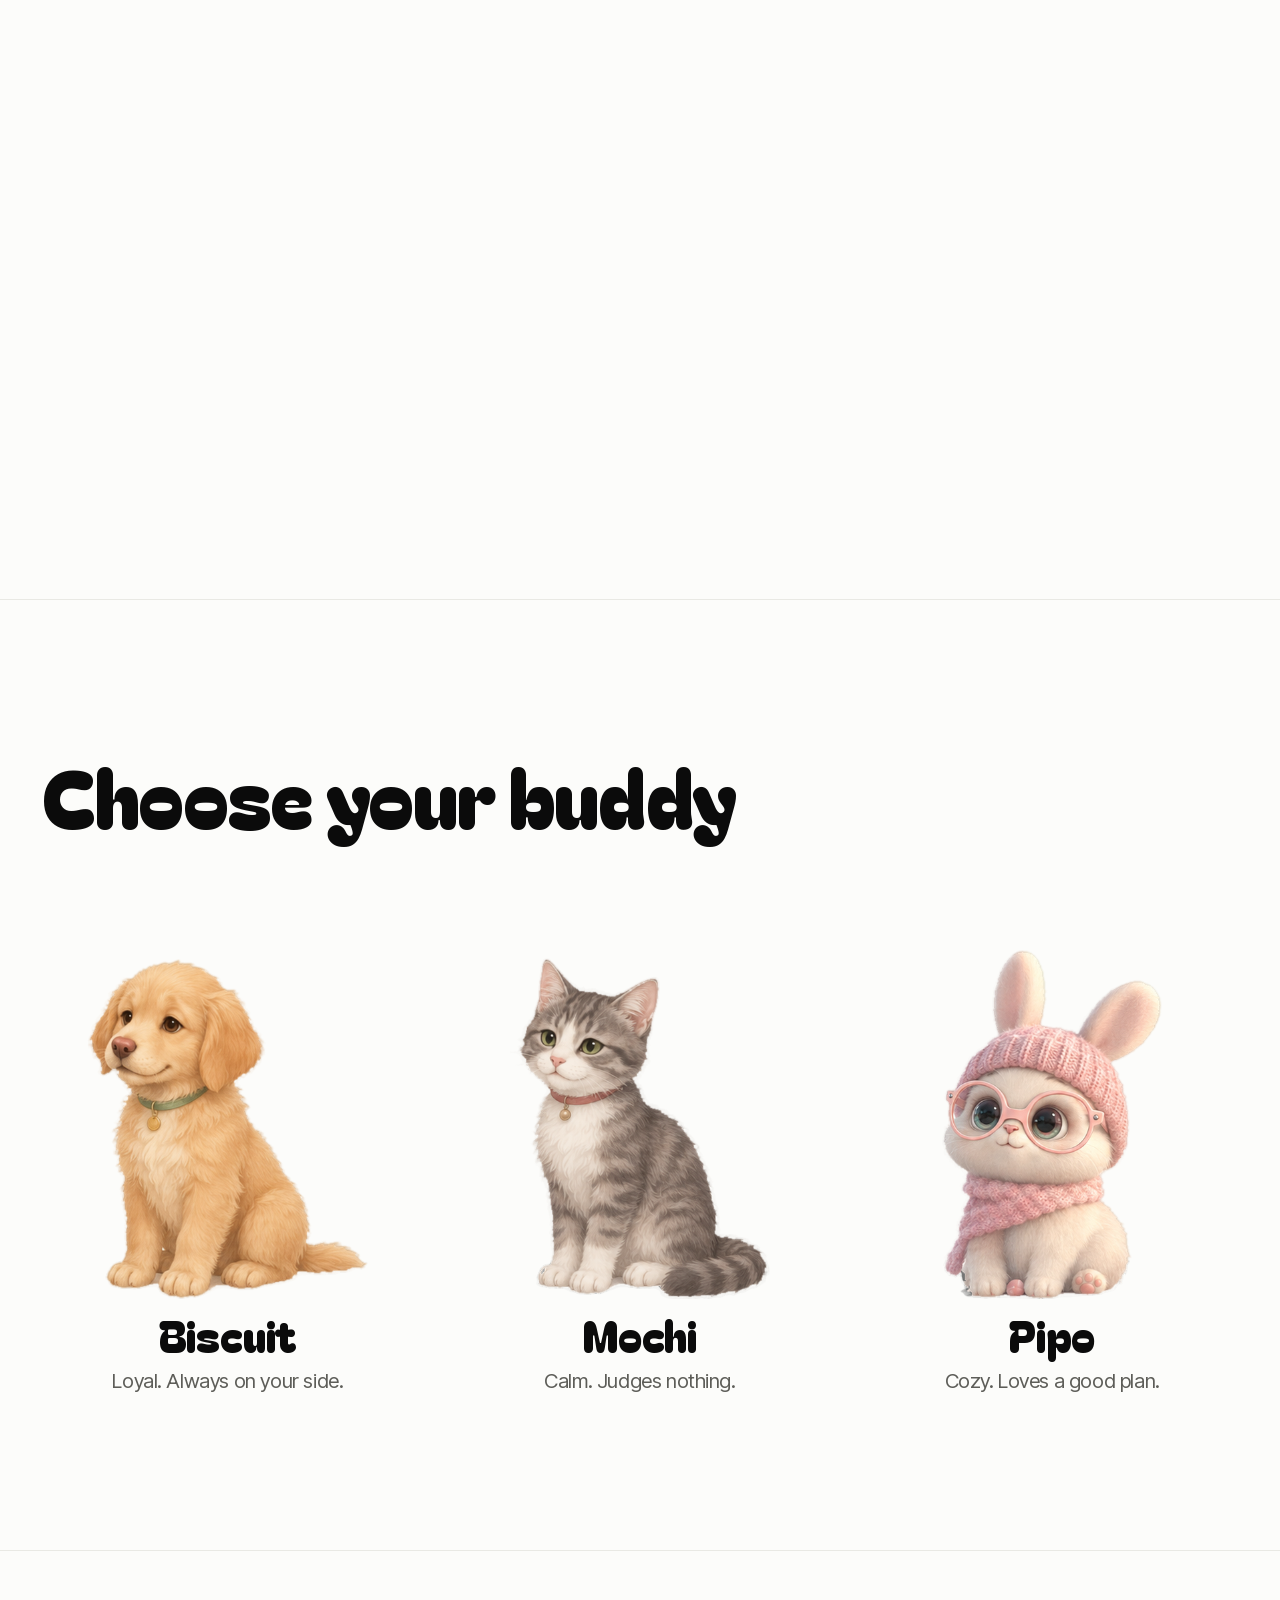
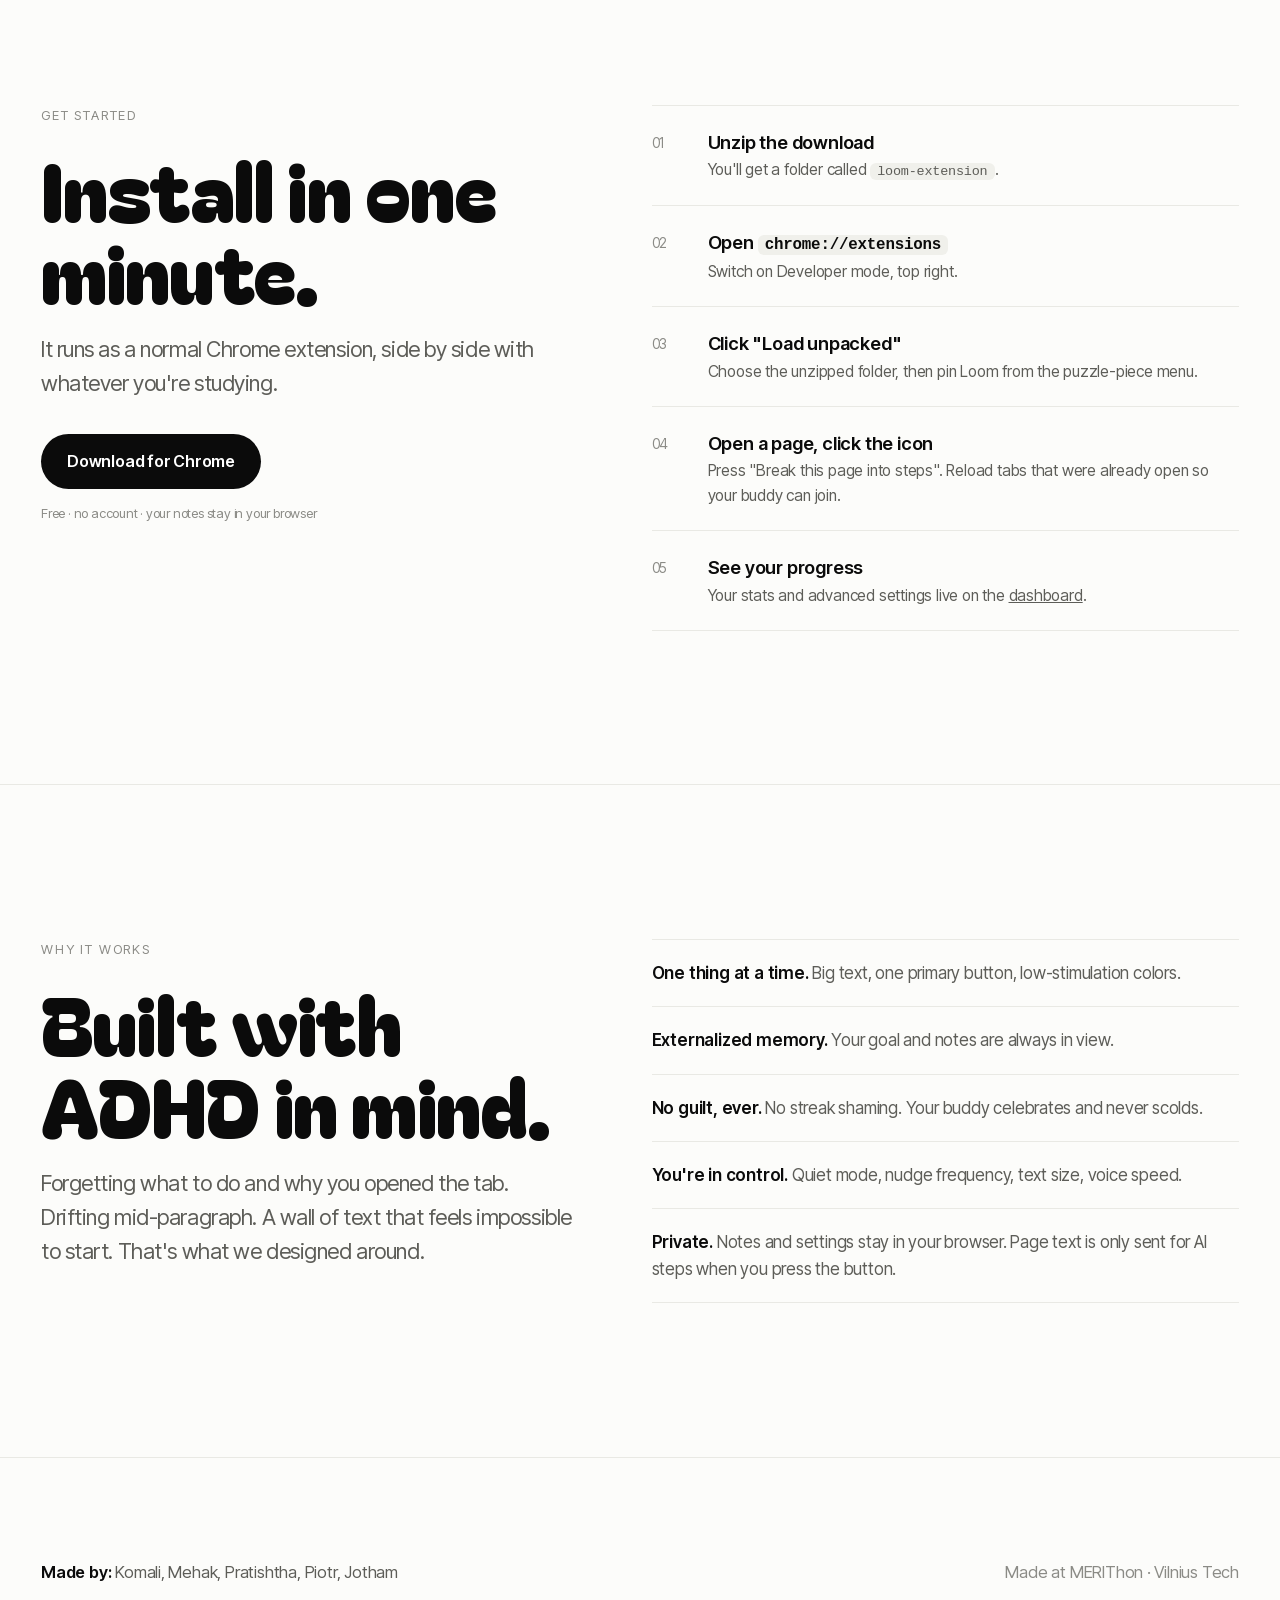
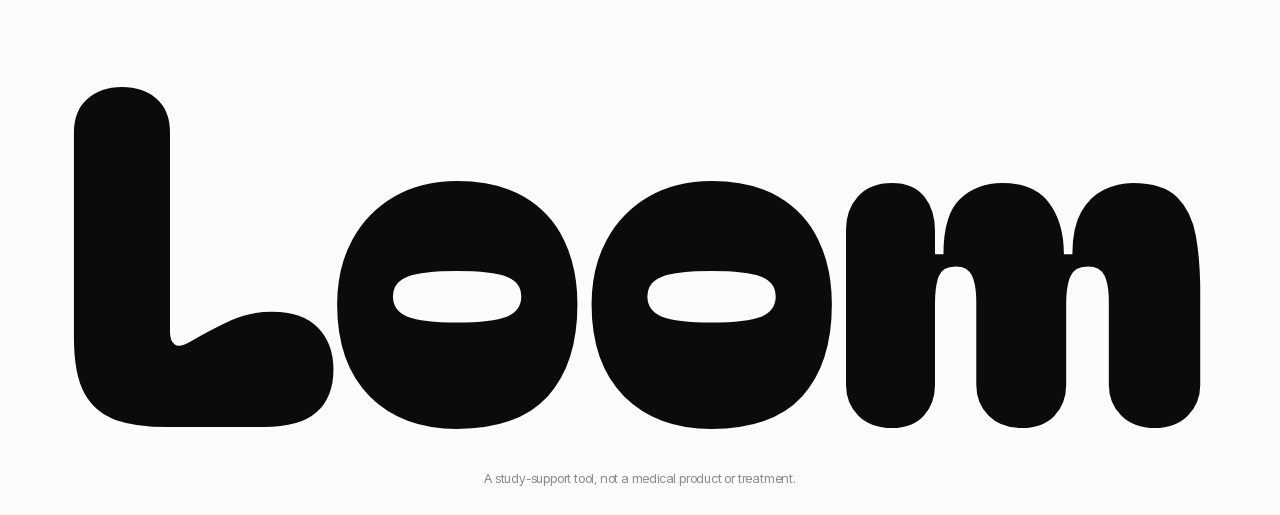
==== commit 4e80da5d: "Landing footer: big Loom wordmark and team credits Co-Authored-By: Claude Sonnet 5.5 <noreply@anthro" ====
--- a/website/index.html
+++ b/website/index.html
@@ -166,8 +166,12 @@
 
 <footer class="bottom">
   <div class="in">
-    <span>Loom · Made at MERIThon · Vilnius Tech</span>
-    <span>A study-support tool, not a medical product or treatment.</span>
+    <div class="foot-top">
+      <span class="made"><b>Made by:</b> Komali, Mehak, Pratishtha, Piotr, Jotham</span>
+      <span>Made at MERIThon · Vilnius Tech</span>
+    </div>
+    <div class="foot-wm" aria-hidden="true">Loom</div>
+    <p class="foot-note">A study-support tool, not a medical product or treatment.</p>
   </div>
 </footer>
 
--- a/website/css/landing.css
+++ b/website/css/landing.css
@@ -81,8 +81,12 @@
 .why li:last-child { border-bottom: 1px solid var(--line); }
 .why b { color: var(--ink); font-weight: 600; }
 .note { color: var(--mute); font-size: 14px; margin-top: 22px; }
-.bottom { padding: 34px var(--gut) 44px; border-top: 1px solid var(--line); color: var(--mute); font-size: 13px; }
-.bottom .in { display: flex; justify-content: space-between; gap: 16px; flex-wrap: wrap; }
+.bottom { padding: clamp(50px, 8vw, 110px) var(--gut) 28px; border-top: 1px solid var(--line); color: var(--mute); font-size: 14px; overflow: hidden; }
+.bottom .in { max-width: none; }
+.foot-top { display: flex; justify-content: space-between; align-items: baseline; gap: 12px 24px; flex-wrap: wrap; font-size: clamp(14px, 1.3vw, 17px); }
+.made { color: var(--soft); } .made b { color: var(--ink); font-weight: 600; }
+.foot-wm { font-family: var(--display); font-size: 36.6vw; line-height: .8; letter-spacing: -.014em; color: var(--ink); text-align: center; padding-right: 1.2vw; margin: clamp(22px, 4vw, 56px) 0 clamp(26px, 4.4vw, 64px); white-space: nowrap; user-select: none; }
+.foot-note { margin: 0; text-align: center; font-size: 13px; }
 
 /* ---------------- mobile ---------------- */
 @media (max-width: 760px) {
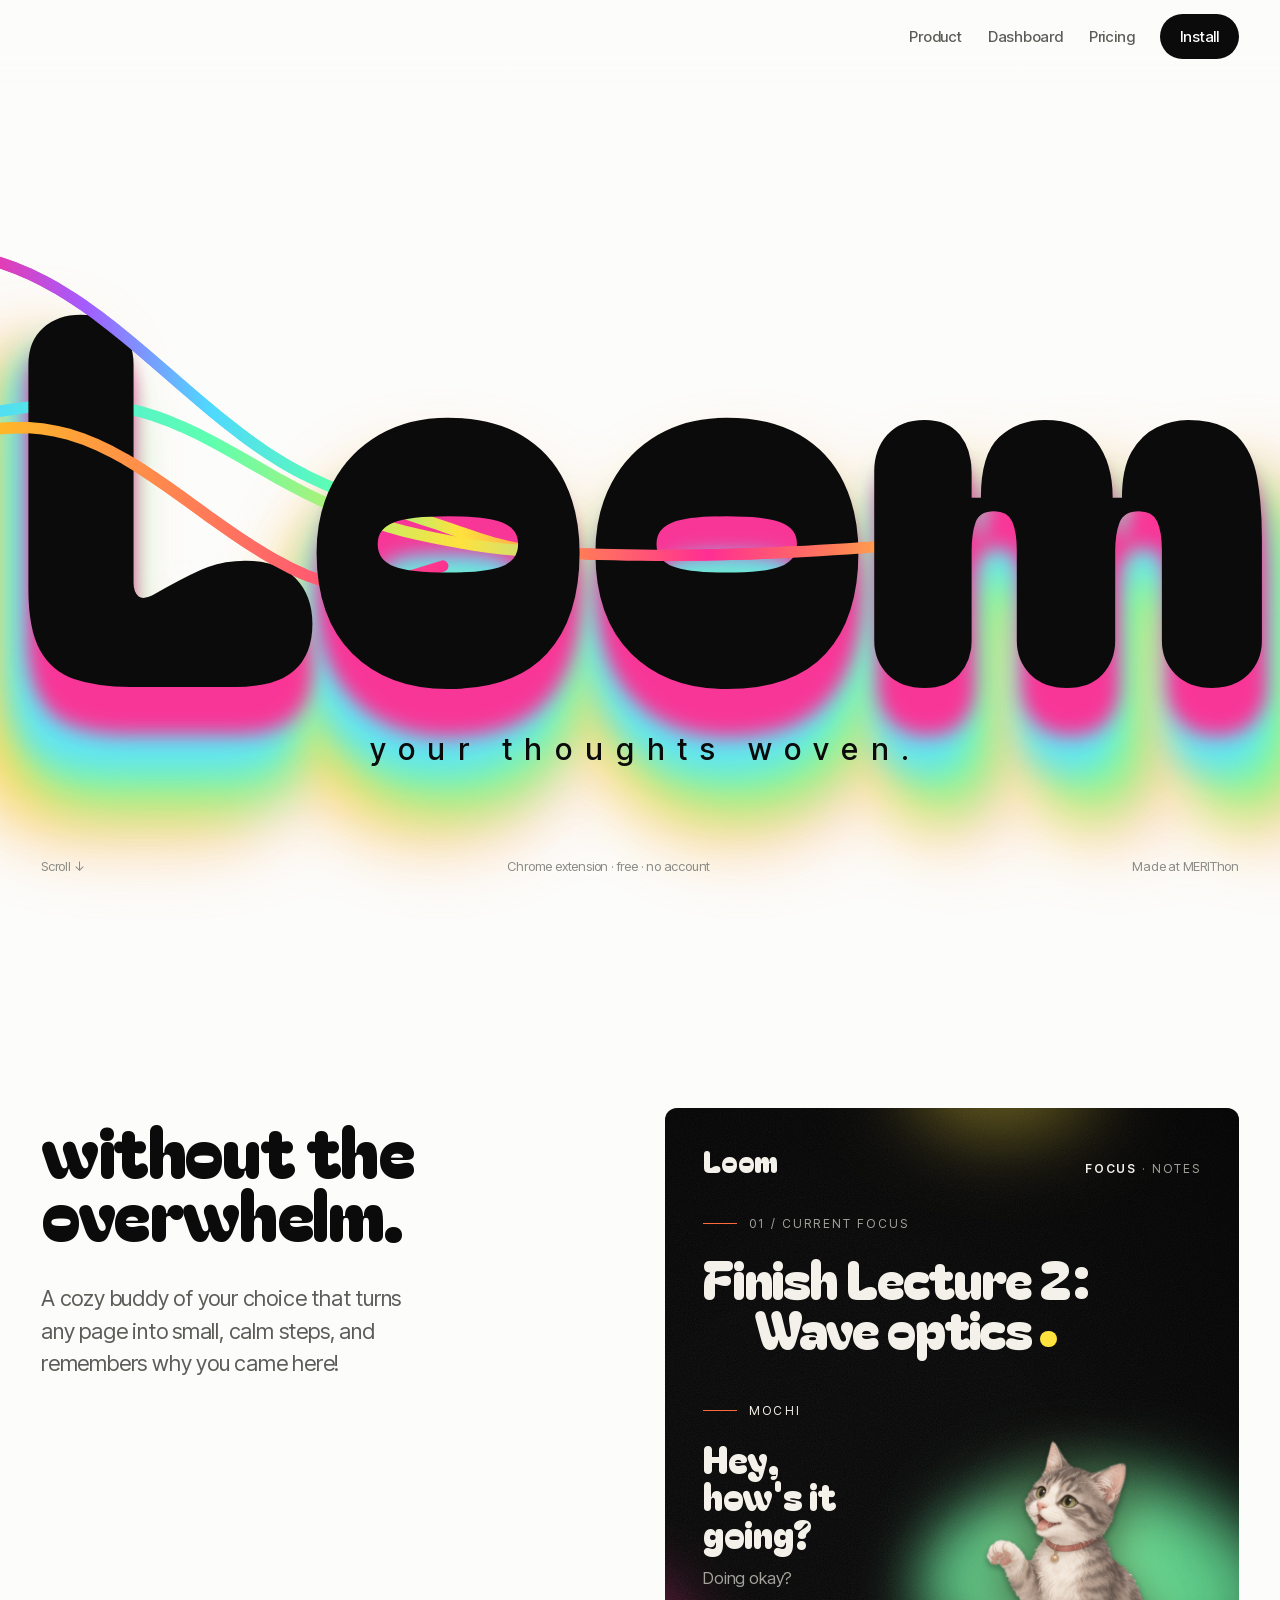
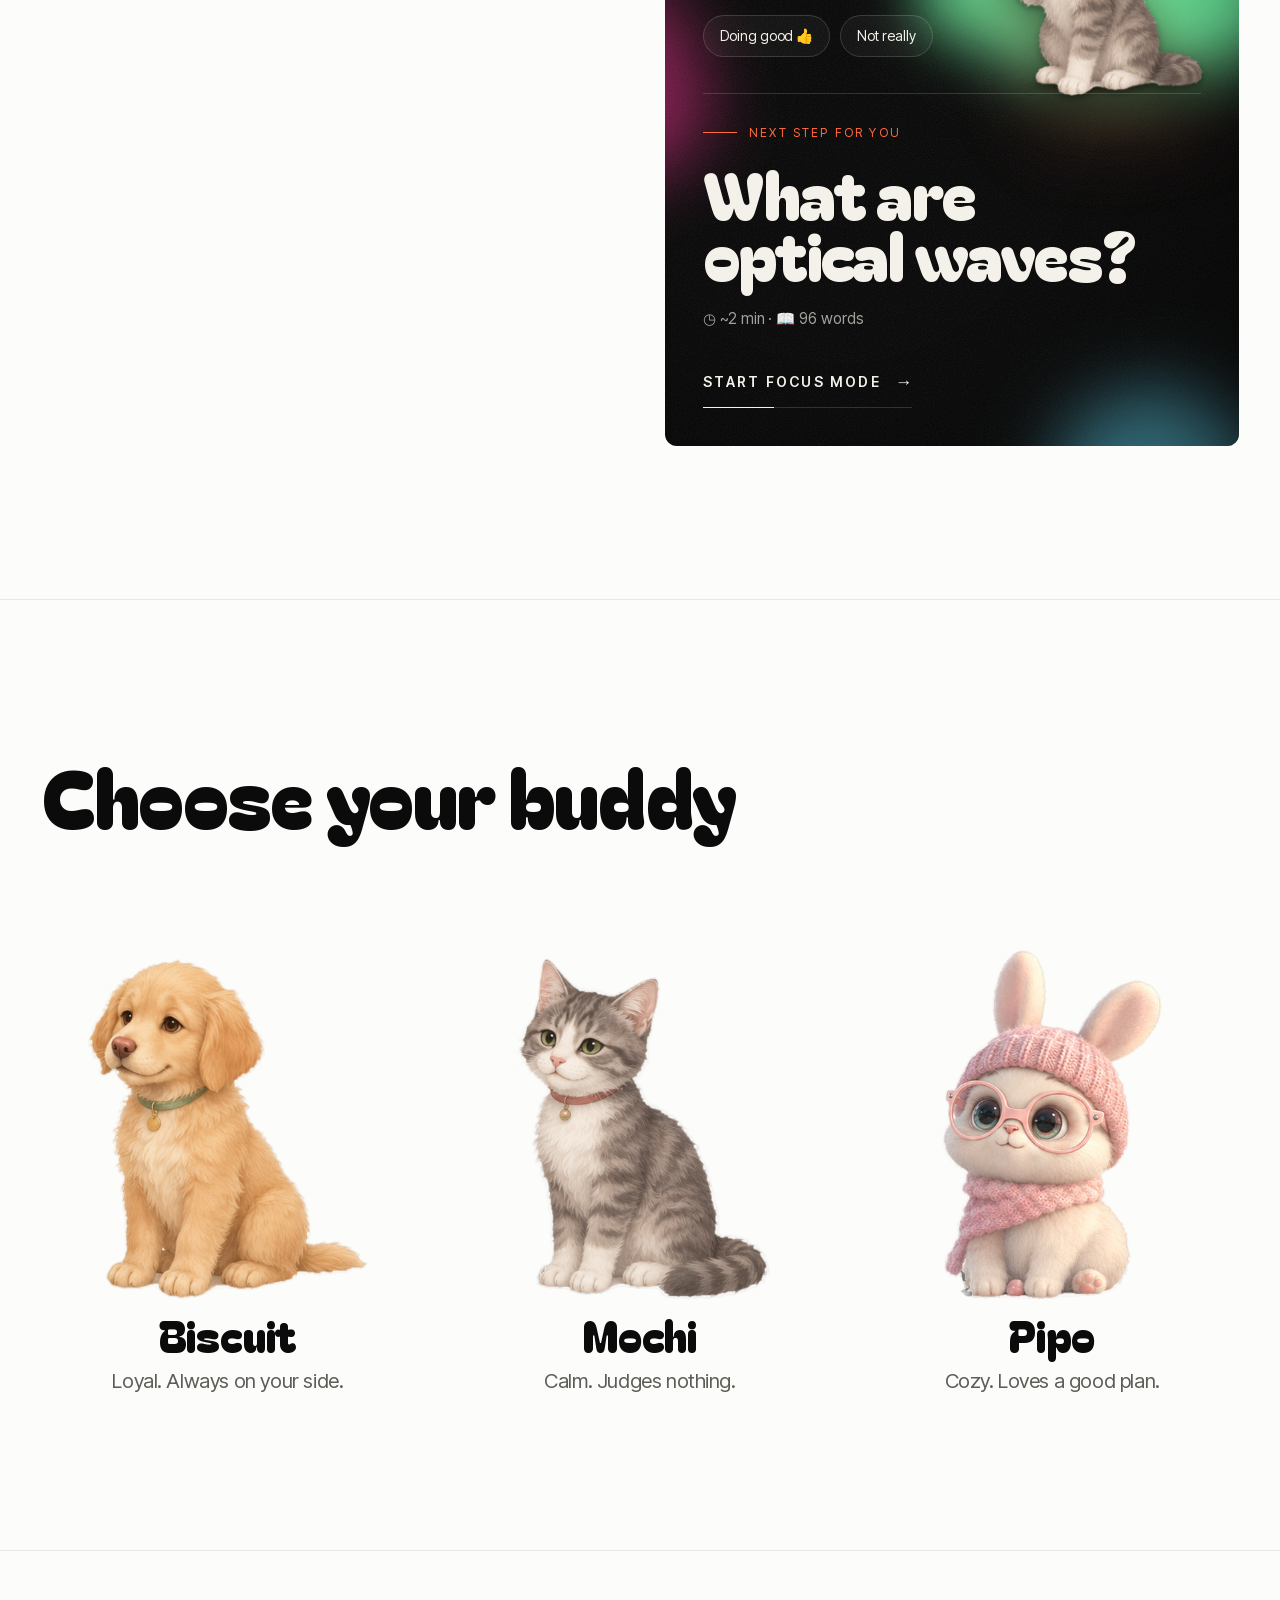
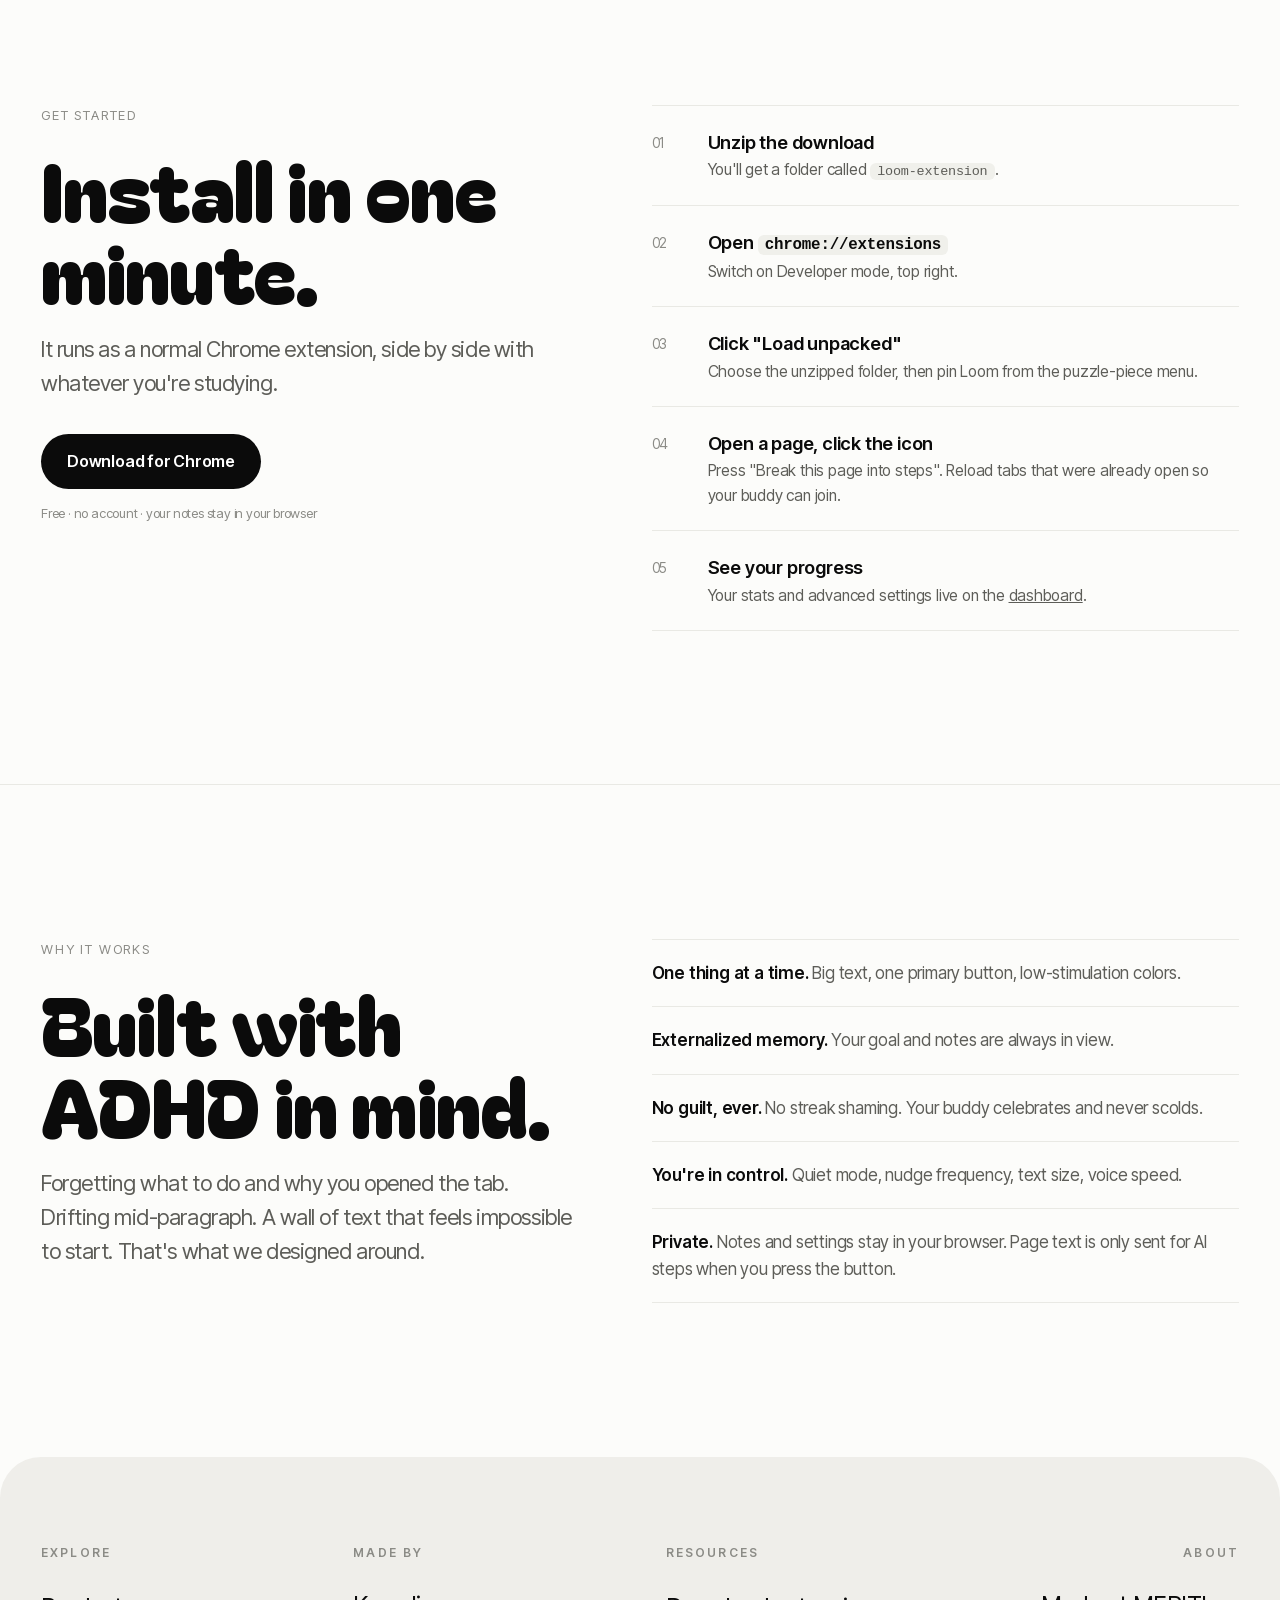
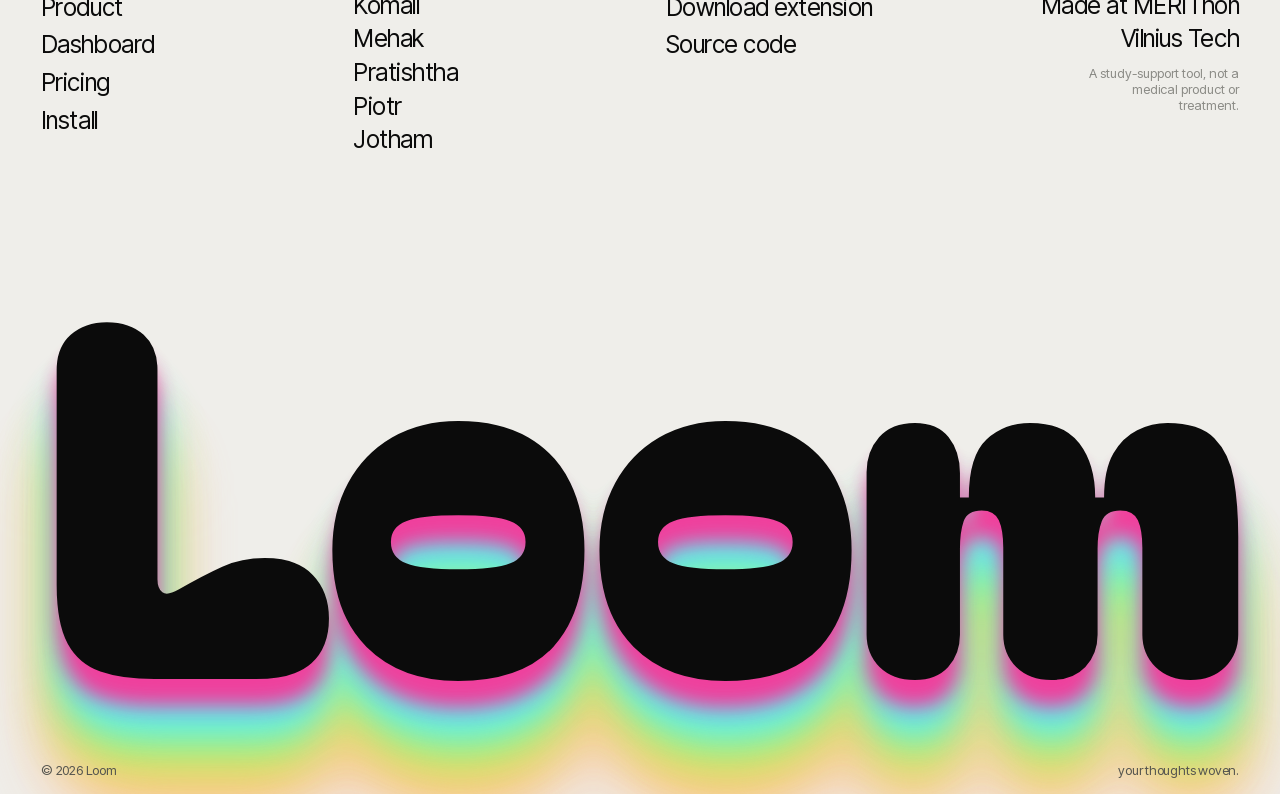
==== commit f52084be: "Real footer: link columns, huge layered Loom wordmark that follows the mouse Co-Authored-By: Claude " ====
--- a/website/index.html
+++ b/website/index.html
@@ -164,15 +164,40 @@
   </section>
 </main>
 
-<footer class="bottom">
-  <div class="in">
-    <div class="foot-top">
-      <span class="made"><b>Made by:</b> Komali, Mehak, Pratishtha, Piotr, Jotham</span>
-      <span>Made at MERIThon · Vilnius Tech</span>
-    </div>
+<footer class="bottom" id="footer">
+  <div class="fcols">
+    <nav class="fcol" aria-label="Explore">
+      <p class="fh">Explore</p>
+      <a href="./">Product</a>
+      <a href="dashboard.html">Dashboard</a>
+      <a href="pricing.html">Pricing</a>
+      <a href="#install">Install</a>
+    </nav>
+    <div class="fcol">
+      <p class="fh">Made by</p>
+      <span>Komali</span>
+      <span>Mehak</span>
+      <span>Pratishtha</span>
+      <span>Piotr</span>
+      <span>Jotham</span>
+    </div>
+    <nav class="fcol" aria-label="Resources">
+      <p class="fh">Resources</p>
+      <a href="loom-extension.zip" download>Download extension</a>
+      <a href="https://github.com/pratishthagolia-commits/LOOM" target="_blank" rel="noopener">Source code</a>
+    </nav>
+    <div class="fcol fcol-r">
+      <p class="fh">About</p>
+      <span>Made at MERIThon</span>
+      <span>Vilnius Tech</span>
+      <span class="fsmall">A study-support tool, not a medical product or treatment.</span>
+    </div>
+  </div>
+  <div class="fwm" id="fwm">
+    <span class="fl fl1" aria-hidden="true">Loom</span><span class="fl fl2" aria-hidden="true">Loom</span><span class="fl fl3" aria-hidden="true">Loom</span><span class="fl fl4" aria-hidden="true">Loom</span><span class="fl fl5" aria-hidden="true">Loom</span>
     <div class="foot-wm" aria-hidden="true">Loom</div>
-    <p class="foot-note">A study-support tool, not a medical product or treatment.</p>
-  </div>
+  </div>
+  <div class="fbase"><span>© 2026 Loom</span><span>your thoughts woven.</span></div>
 </footer>
 
 <script src="js/aura.js"></script>
@@ -180,6 +205,7 @@
 <script src="js/hero.js"></script>
 <script src="js/reveal.js"></script>
 <script src="js/poster.js"></script>
+<script src="js/footer.js"></script>
 <script>
   // buddies wave when hovered
   document.querySelectorAll('.buddy img[data-hover]').forEach(function (img) {
--- a/website/css/landing.css
+++ b/website/css/landing.css
@@ -81,12 +81,27 @@
 .why li:last-child { border-bottom: 1px solid var(--line); }
 .why b { color: var(--ink); font-weight: 600; }
 .note { color: var(--mute); font-size: 14px; margin-top: 22px; }
-.bottom { padding: clamp(50px, 8vw, 110px) var(--gut) 28px; border-top: 1px solid var(--line); color: var(--mute); font-size: 14px; overflow: hidden; }
-.bottom .in { max-width: none; }
-.foot-top { display: flex; justify-content: space-between; align-items: baseline; gap: 12px 24px; flex-wrap: wrap; font-size: clamp(14px, 1.3vw, 17px); }
-.made { color: var(--soft); } .made b { color: var(--ink); font-weight: 600; }
-.foot-wm { font-family: var(--display); font-size: 36.6vw; line-height: .8; letter-spacing: -.014em; color: var(--ink); text-align: center; padding-right: 1.2vw; margin: clamp(22px, 4vw, 56px) 0 clamp(26px, 4.4vw, 64px); white-space: nowrap; user-select: none; }
-.foot-note { margin: 0; text-align: center; font-size: 13px; }
+.bottom { position: relative; overflow: hidden; background: #efeeea; border-radius: clamp(24px, 3.2vw, 46px) clamp(24px, 3.2vw, 46px) 0 0; padding: clamp(56px, 7vw, 100px) var(--gut) 0; color: var(--ink); }
+.fcols { display: grid; grid-template-columns: repeat(4, minmax(0, 1fr)); gap: 36px clamp(20px, 4vw, 60px); }
+.fcol { display: flex; flex-direction: column; align-items: flex-start; gap: 4px; font-size: clamp(1.15rem, 1.9vw, 1.7rem); line-height: 1.22; letter-spacing: -.02em; }
+.fcol-r { align-items: flex-end; text-align: right; }
+.fh { margin: 0 0 clamp(14px, 2vw, 26px); font-size: 12px; font-weight: 600; letter-spacing: .18em; text-transform: uppercase; color: #8b8b86; }
+.fcol a { position: relative; color: var(--ink); text-decoration: none; padding: 2px 0; }
+.fcol a::after { content: ""; position: absolute; left: 0; right: 0; bottom: 0; height: 2px; background: var(--ink); transform: scaleX(0); transform-origin: left; transition: transform .35s cubic-bezier(.2,.8,.2,1); }
+.fcol a:hover::after, .fcol a:focus-visible::after { transform: scaleX(1); }
+.fsmall { font-size: 13px; letter-spacing: 0; color: #8b8b86; max-width: 22ch; margin-top: 8px; }
+.fwm { position: relative; margin-top: clamp(50px, 9vw, 130px); font-size: 38.4vw; line-height: .8; padding-bottom: .27em; text-align: center; user-select: none; }
+.foot-wm, .fl { display: block; font-family: var(--display); font-size: 1em; line-height: .8; letter-spacing: -.014em; white-space: nowrap; padding-right: 1.2vw; }
+.foot-wm { position: relative; z-index: 6; color: var(--ink); }
+.fl { position: absolute; left: 0; right: 0; top: 0; z-index: 1; opacity: .9; pointer-events: none; will-change: transform; }
+.fl1 { z-index: 5; color: #ff2e93; filter: blur(.02em); transform: translateY(.055em); }
+.fl2 { z-index: 4; color: #5fe0ff; filter: blur(.035em); transform: translateY(.105em); }
+.fl3 { z-index: 3; color: #6dffa8; filter: blur(.05em); transform: translateY(.155em); }
+.fl4 { z-index: 2; color: #ffe23d; filter: blur(.06em); transform: translateY(.205em); }
+.fl5 { z-index: 1; color: #ffa97a; filter: blur(.075em); transform: translateY(.255em); }
+.fbase { position: absolute; left: var(--gut); right: var(--gut); bottom: 16px; z-index: 7; display: flex; justify-content: space-between; gap: 12px; font-size: 13px; color: #55554f; }
+@media (max-width: 760px) { .fwm { padding-bottom: .36em; } .fcols { grid-template-columns: 1fr 1fr; } .fcol-r { align-items: flex-start; text-align: left; } .fbase { bottom: 8px; font-size: 12px; } }
+@media (prefers-reduced-motion: reduce) { .fcol a::after { transition: none; } }
 
 /* ---------------- mobile ---------------- */
 @media (max-width: 760px) {
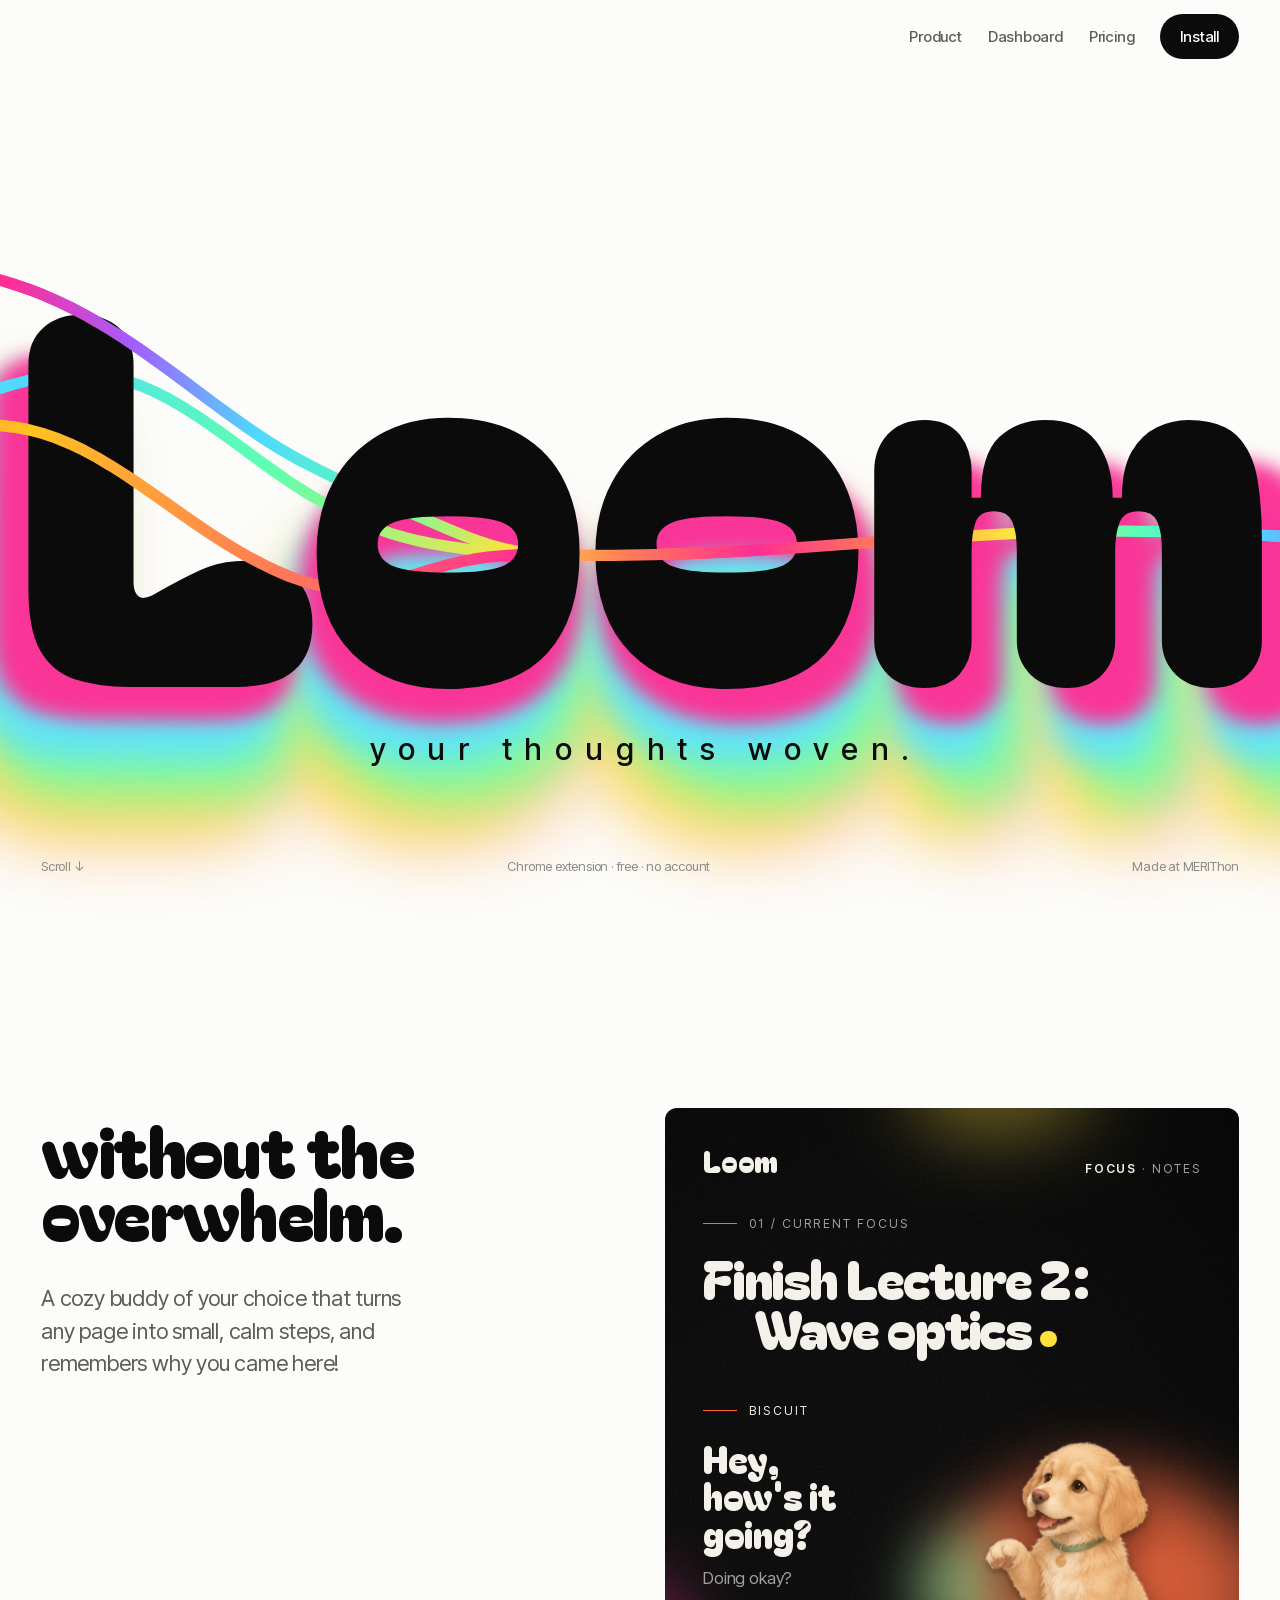
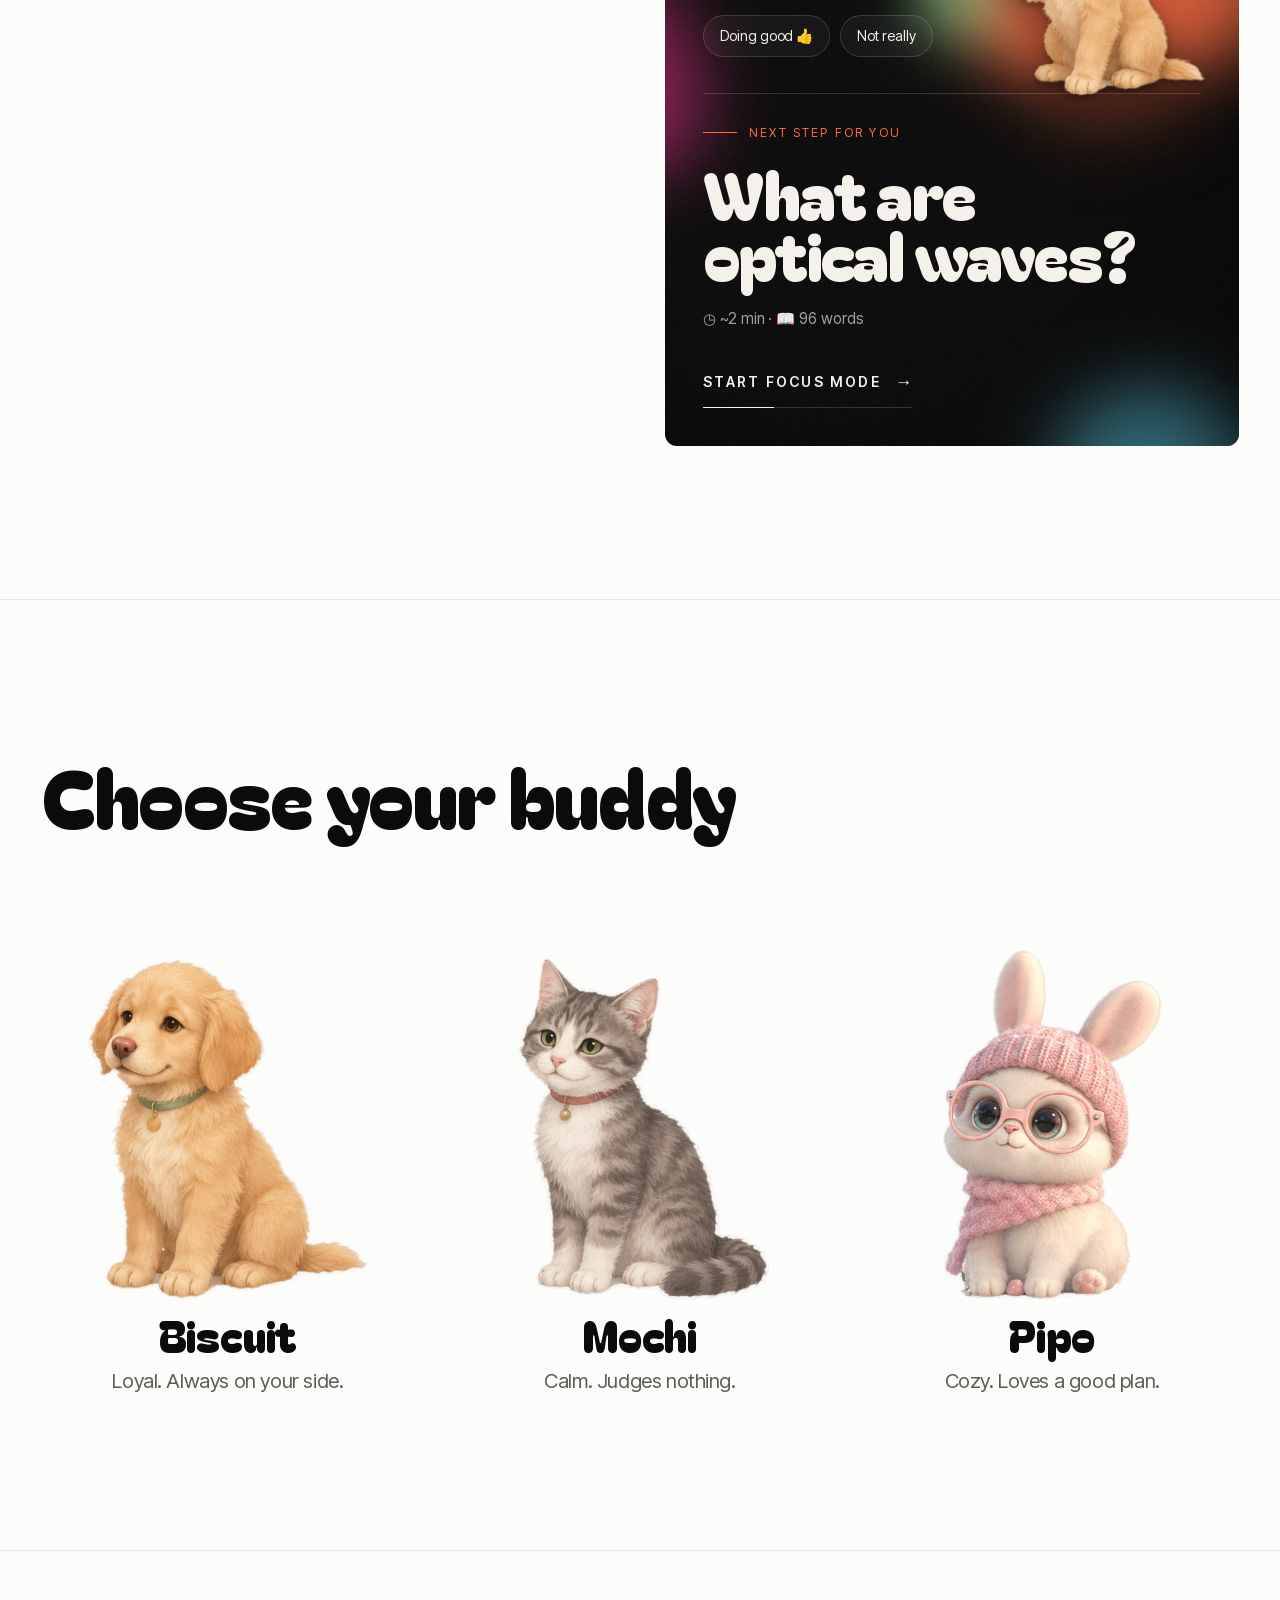
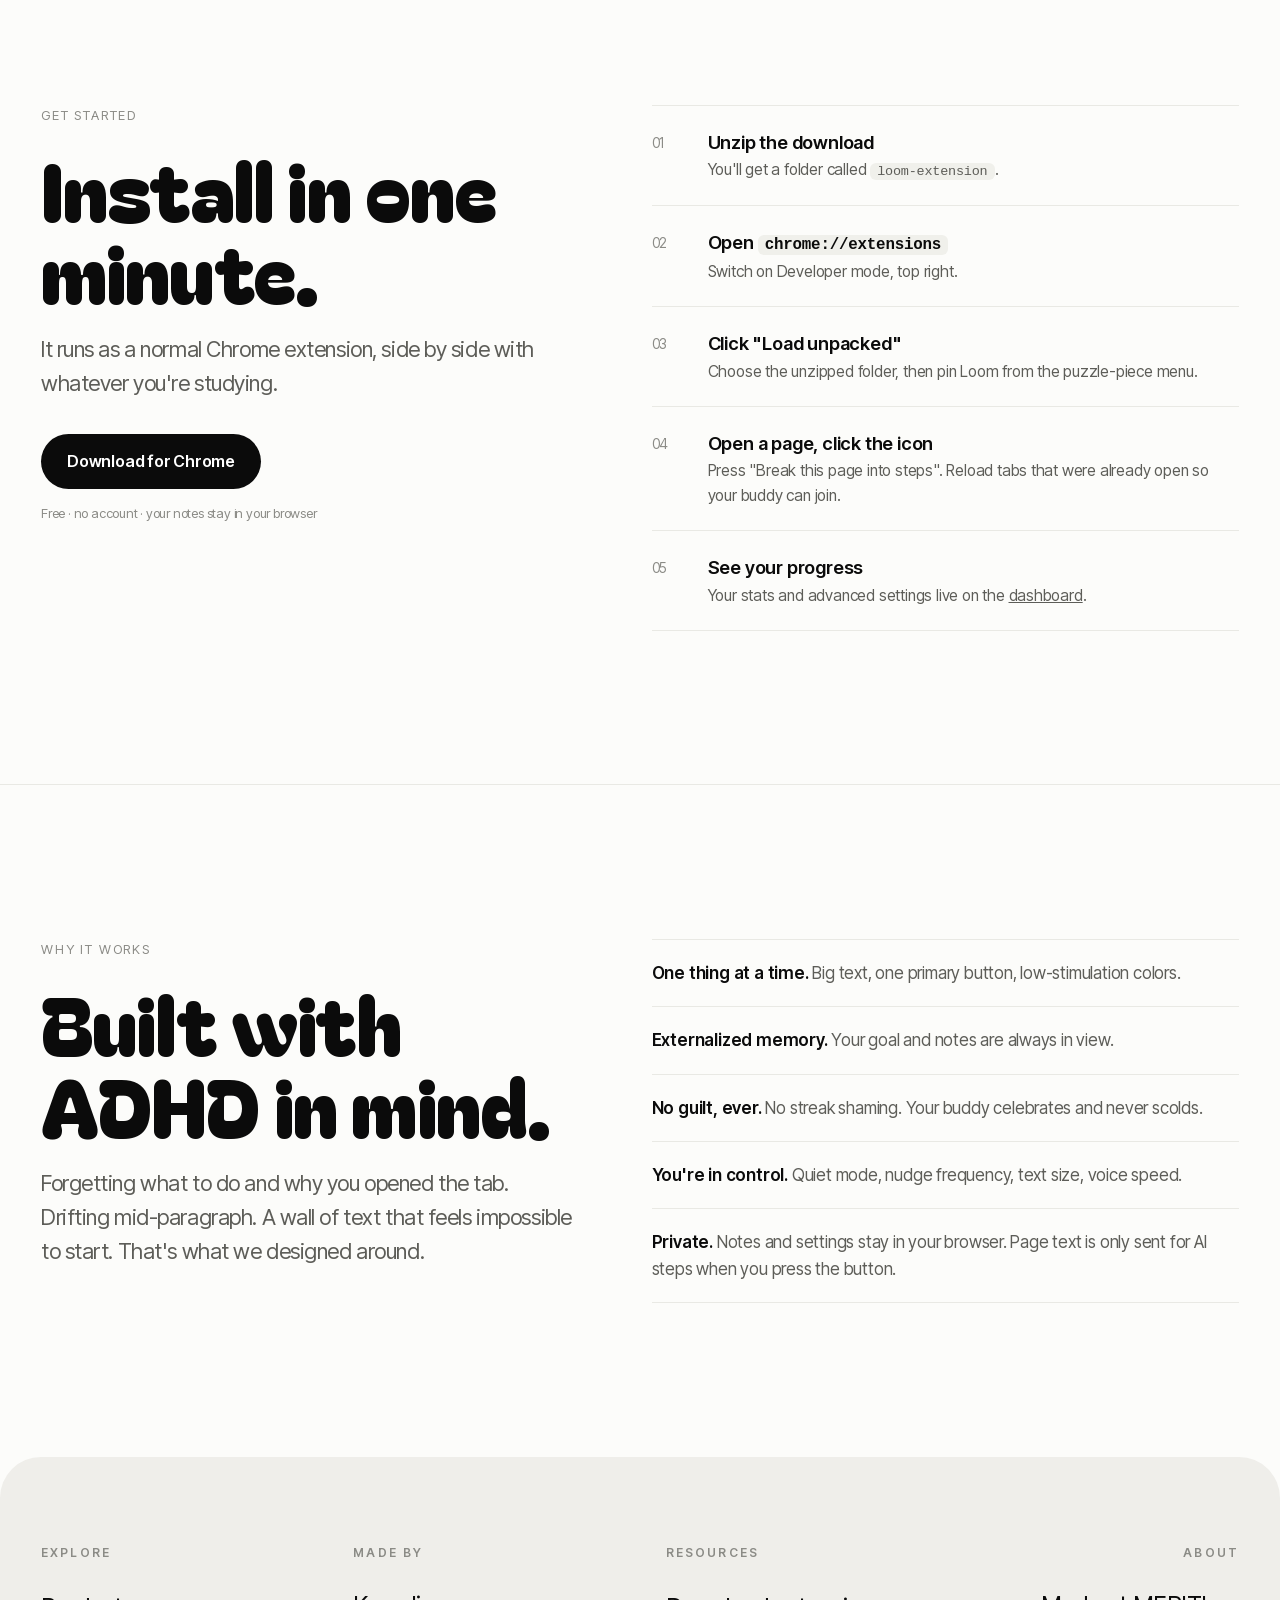
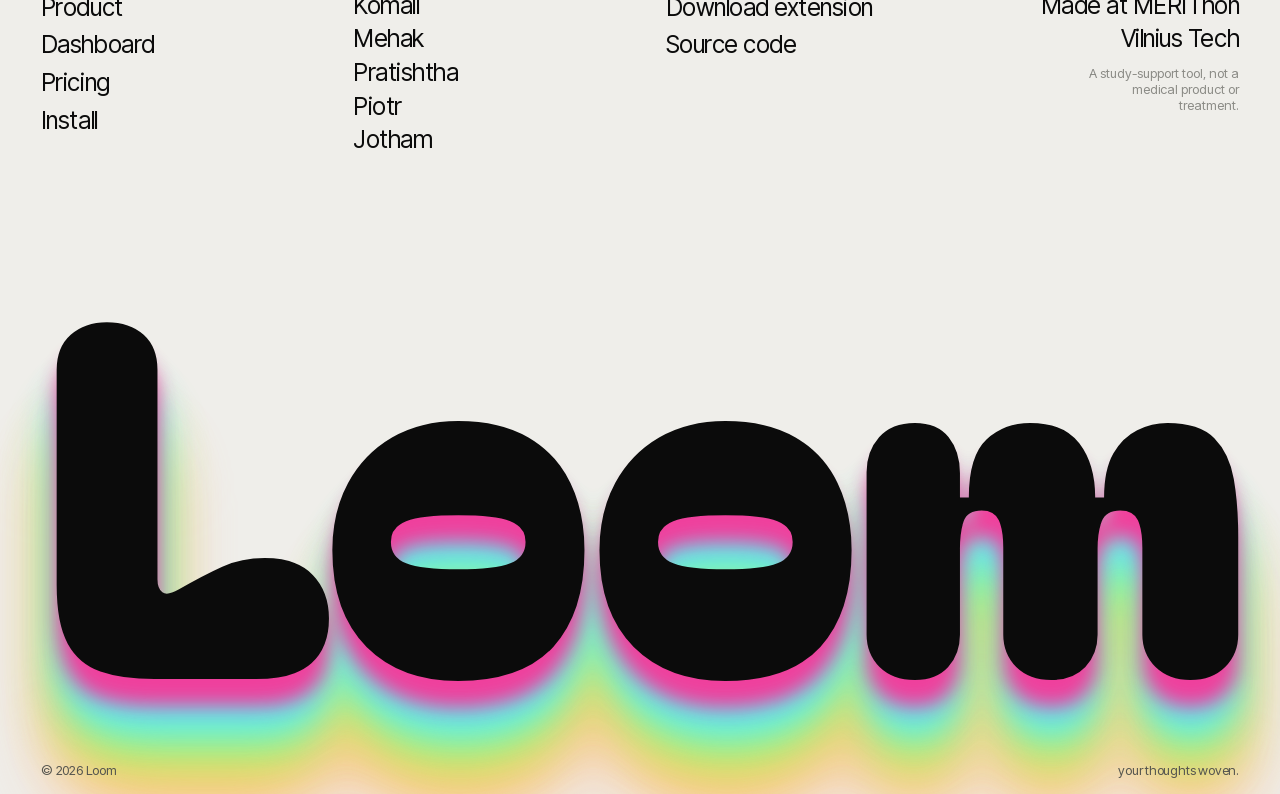
==== commit b2b6fadf: "Fix footer glitches: no spill below the footer, blur on static layers, nav matches footer colour Co-" ====
--- a/website/index.html
+++ b/website/index.html
@@ -194,7 +194,7 @@
     </div>
   </div>
   <div class="fwm" id="fwm">
-    <span class="fl fl1" aria-hidden="true">Loom</span><span class="fl fl2" aria-hidden="true">Loom</span><span class="fl fl3" aria-hidden="true">Loom</span><span class="fl fl4" aria-hidden="true">Loom</span><span class="fl fl5" aria-hidden="true">Loom</span>
+    <span class="fl fl1" aria-hidden="true"><i>Loom</i></span><span class="fl fl2" aria-hidden="true"><i>Loom</i></span><span class="fl fl3" aria-hidden="true"><i>Loom</i></span><span class="fl fl4" aria-hidden="true"><i>Loom</i></span><span class="fl fl5" aria-hidden="true"><i>Loom</i></span>
     <div class="foot-wm" aria-hidden="true">Loom</div>
   </div>
   <div class="fbase"><span>© 2026 Loom</span><span>your thoughts woven.</span></div>
--- a/website/css/landing.css
+++ b/website/css/landing.css
@@ -20,6 +20,7 @@
 .hero { position: relative; padding-top: 74px; height: 100vh; height: 100svh; min-height: 520px; display: flex; flex-direction: column; }
 .nav { position: fixed; z-index: 50; left: 0; right: 0; top: 0; display: flex; align-items: center; justify-content: flex-end; padding: 14px var(--gut); padding-bottom: 26px; background: linear-gradient(to bottom, #fcfcfa 0%, #fcfcfa 62%, rgba(252,252,250,0) 100%); pointer-events: none; }
 .nav-r { pointer-events: auto; }
+.nav.on-foot { background: linear-gradient(to bottom, #efeeea 0%, #efeeea 62%, rgba(239,238,234,0) 100%); }
 .nav-r { display: flex; align-items: center; gap: 26px; font-size: 15px; font-weight: 500; }
 .nav-r a { text-decoration: none; }
 .nav-r .plain { color: var(--soft); transition: color .2s; }
@@ -81,7 +82,7 @@
 .why li:last-child { border-bottom: 1px solid var(--line); }
 .why b { color: var(--ink); font-weight: 600; }
 .note { color: var(--mute); font-size: 14px; margin-top: 22px; }
-.bottom { position: relative; overflow: hidden; background: #efeeea; border-radius: clamp(24px, 3.2vw, 46px) clamp(24px, 3.2vw, 46px) 0 0; padding: clamp(56px, 7vw, 100px) var(--gut) 0; color: var(--ink); }
+.bottom { position: relative; background: #efeeea; border-radius: clamp(24px, 3.2vw, 46px) clamp(24px, 3.2vw, 46px) 0 0; padding: clamp(56px, 7vw, 100px) var(--gut) 0; color: var(--ink); }
 .fcols { display: grid; grid-template-columns: repeat(4, minmax(0, 1fr)); gap: 36px clamp(20px, 4vw, 60px); }
 .fcol { display: flex; flex-direction: column; align-items: flex-start; gap: 4px; font-size: clamp(1.15rem, 1.9vw, 1.7rem); line-height: 1.22; letter-spacing: -.02em; }
 .fcol-r { align-items: flex-end; text-align: right; }
@@ -90,15 +91,16 @@
 .fcol a::after { content: ""; position: absolute; left: 0; right: 0; bottom: 0; height: 2px; background: var(--ink); transform: scaleX(0); transform-origin: left; transition: transform .35s cubic-bezier(.2,.8,.2,1); }
 .fcol a:hover::after, .fcol a:focus-visible::after { transform: scaleX(1); }
 .fsmall { font-size: 13px; letter-spacing: 0; color: #8b8b86; max-width: 22ch; margin-top: 8px; }
-.fwm { position: relative; margin-top: clamp(50px, 9vw, 130px); font-size: 38.4vw; line-height: .8; padding-bottom: .27em; text-align: center; user-select: none; }
-.foot-wm, .fl { display: block; font-family: var(--display); font-size: 1em; line-height: .8; letter-spacing: -.014em; white-space: nowrap; padding-right: 1.2vw; }
+.fwm { clip-path: inset(-100vh -10vw 0 -10vw); overflow-y: clip; overflow-x: visible; position: relative; margin-top: clamp(50px, 9vw, 130px); font-size: 38.4vw; line-height: .8; padding-bottom: .27em; text-align: center; user-select: none; }
+.foot-wm { display: block; font-family: var(--display); font-size: 1em; line-height: .8; letter-spacing: -.014em; white-space: nowrap; padding-right: 1.2vw; }
 .foot-wm { position: relative; z-index: 6; color: var(--ink); }
-.fl { position: absolute; left: 0; right: 0; top: 0; z-index: 1; opacity: .9; pointer-events: none; will-change: transform; }
-.fl1 { z-index: 5; color: #ff2e93; filter: blur(.02em); transform: translateY(.055em); }
-.fl2 { z-index: 4; color: #5fe0ff; filter: blur(.035em); transform: translateY(.105em); }
-.fl3 { z-index: 3; color: #6dffa8; filter: blur(.05em); transform: translateY(.155em); }
-.fl4 { z-index: 2; color: #ffe23d; filter: blur(.06em); transform: translateY(.205em); }
-.fl5 { z-index: 1; color: #ffa97a; filter: blur(.075em); transform: translateY(.255em); }
+.fl { position: absolute; left: 0; right: 0; top: 0; z-index: 1; opacity: .9; pointer-events: none; will-change: transform; backface-visibility: hidden; }
+.fl i { display: block; font-style: normal; font-family: var(--display); font-size: 1em; line-height: .8; letter-spacing: -.014em; white-space: nowrap; padding-right: 1.2vw; }
+.fl1 { z-index: 5; color: #ff2e93; transform: translateY(.055em); } .fl1 i { filter: blur(.02em); }
+.fl2 { z-index: 4; color: #5fe0ff; transform: translateY(.105em); } .fl2 i { filter: blur(.035em); }
+.fl3 { z-index: 3; color: #6dffa8; transform: translateY(.155em); } .fl3 i { filter: blur(.05em); }
+.fl4 { z-index: 2; color: #ffe23d; transform: translateY(.205em); } .fl4 i { filter: blur(.06em); }
+.fl5 { z-index: 1; color: #ffa97a; transform: translateY(.255em); } .fl5 i { filter: blur(.075em); }
 .fbase { position: absolute; left: var(--gut); right: var(--gut); bottom: 16px; z-index: 7; display: flex; justify-content: space-between; gap: 12px; font-size: 13px; color: #55554f; }
 @media (max-width: 760px) { .fwm { padding-bottom: .36em; } .fcols { grid-template-columns: 1fr 1fr; } .fcol-r { align-items: flex-start; text-align: left; } .fbase { bottom: 8px; font-size: 12px; } }
 @media (prefers-reduced-motion: reduce) { .fcol a::after { transition: none; } }
